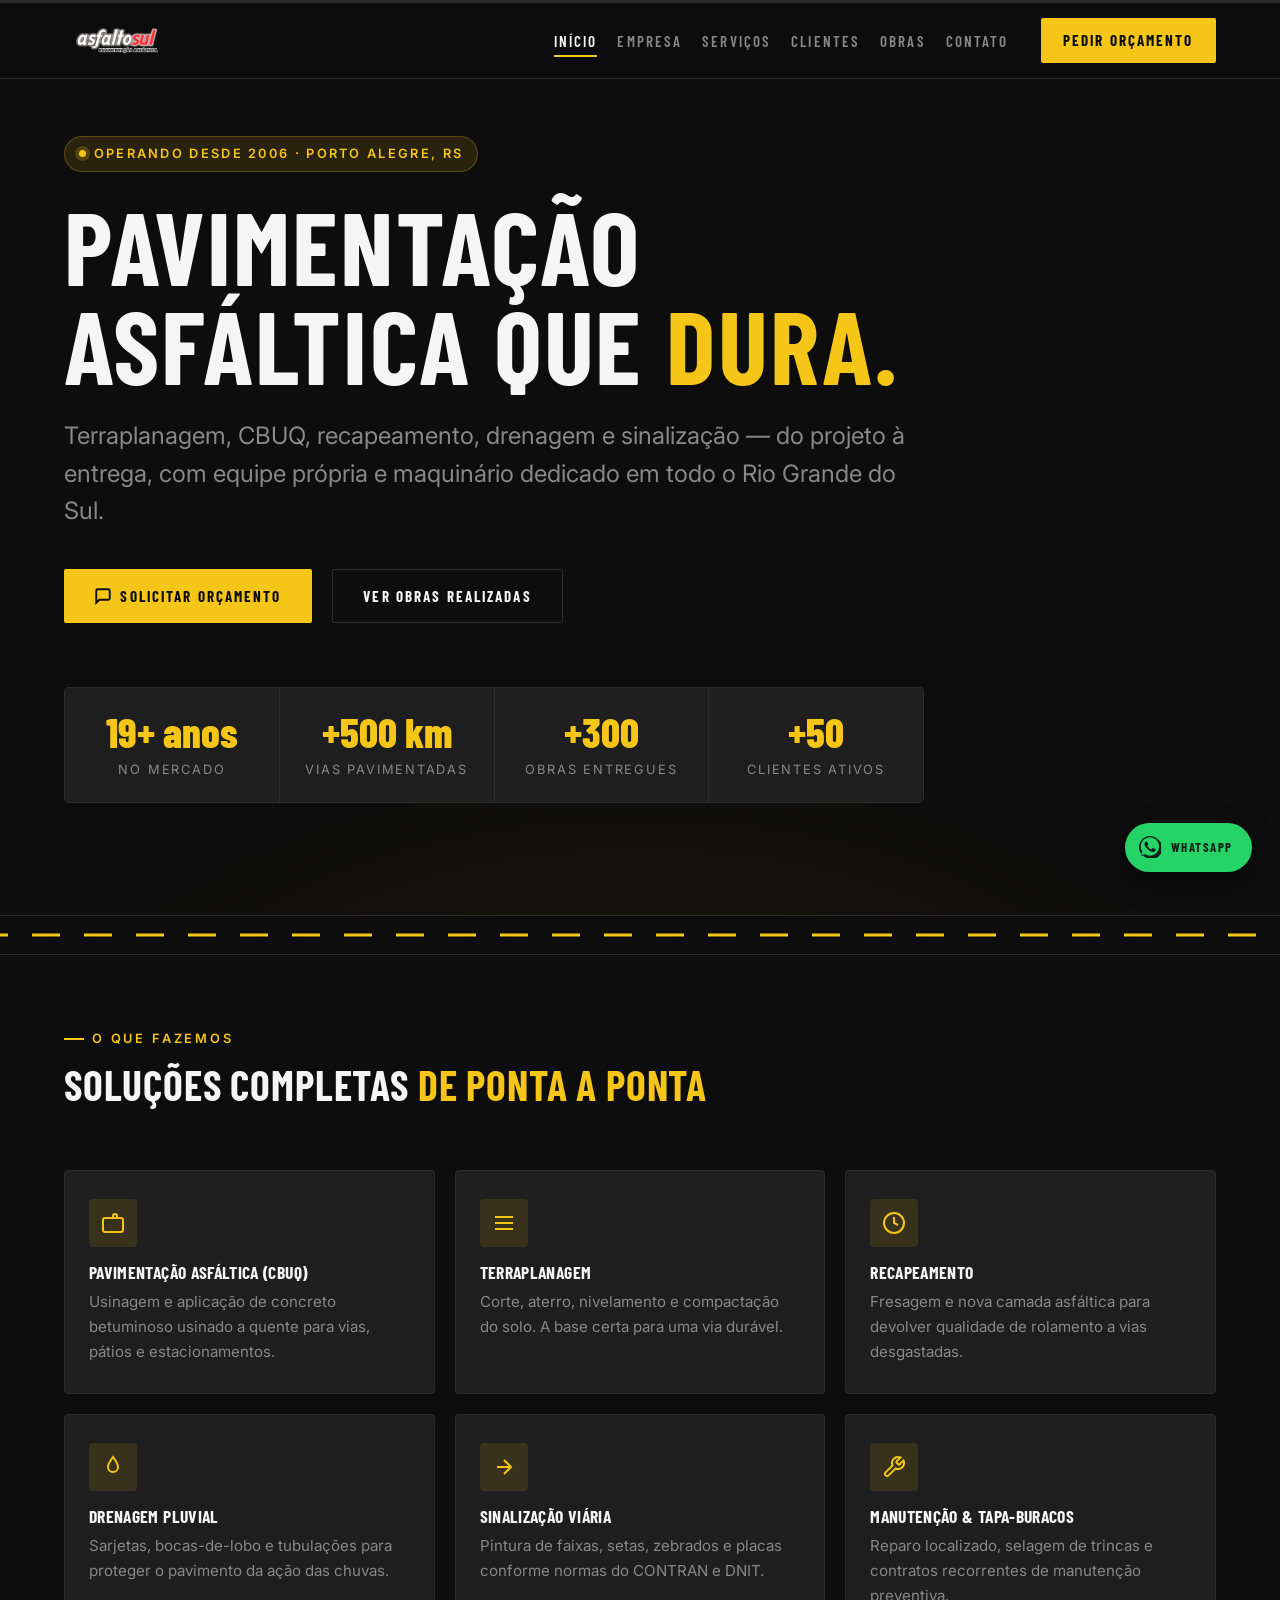
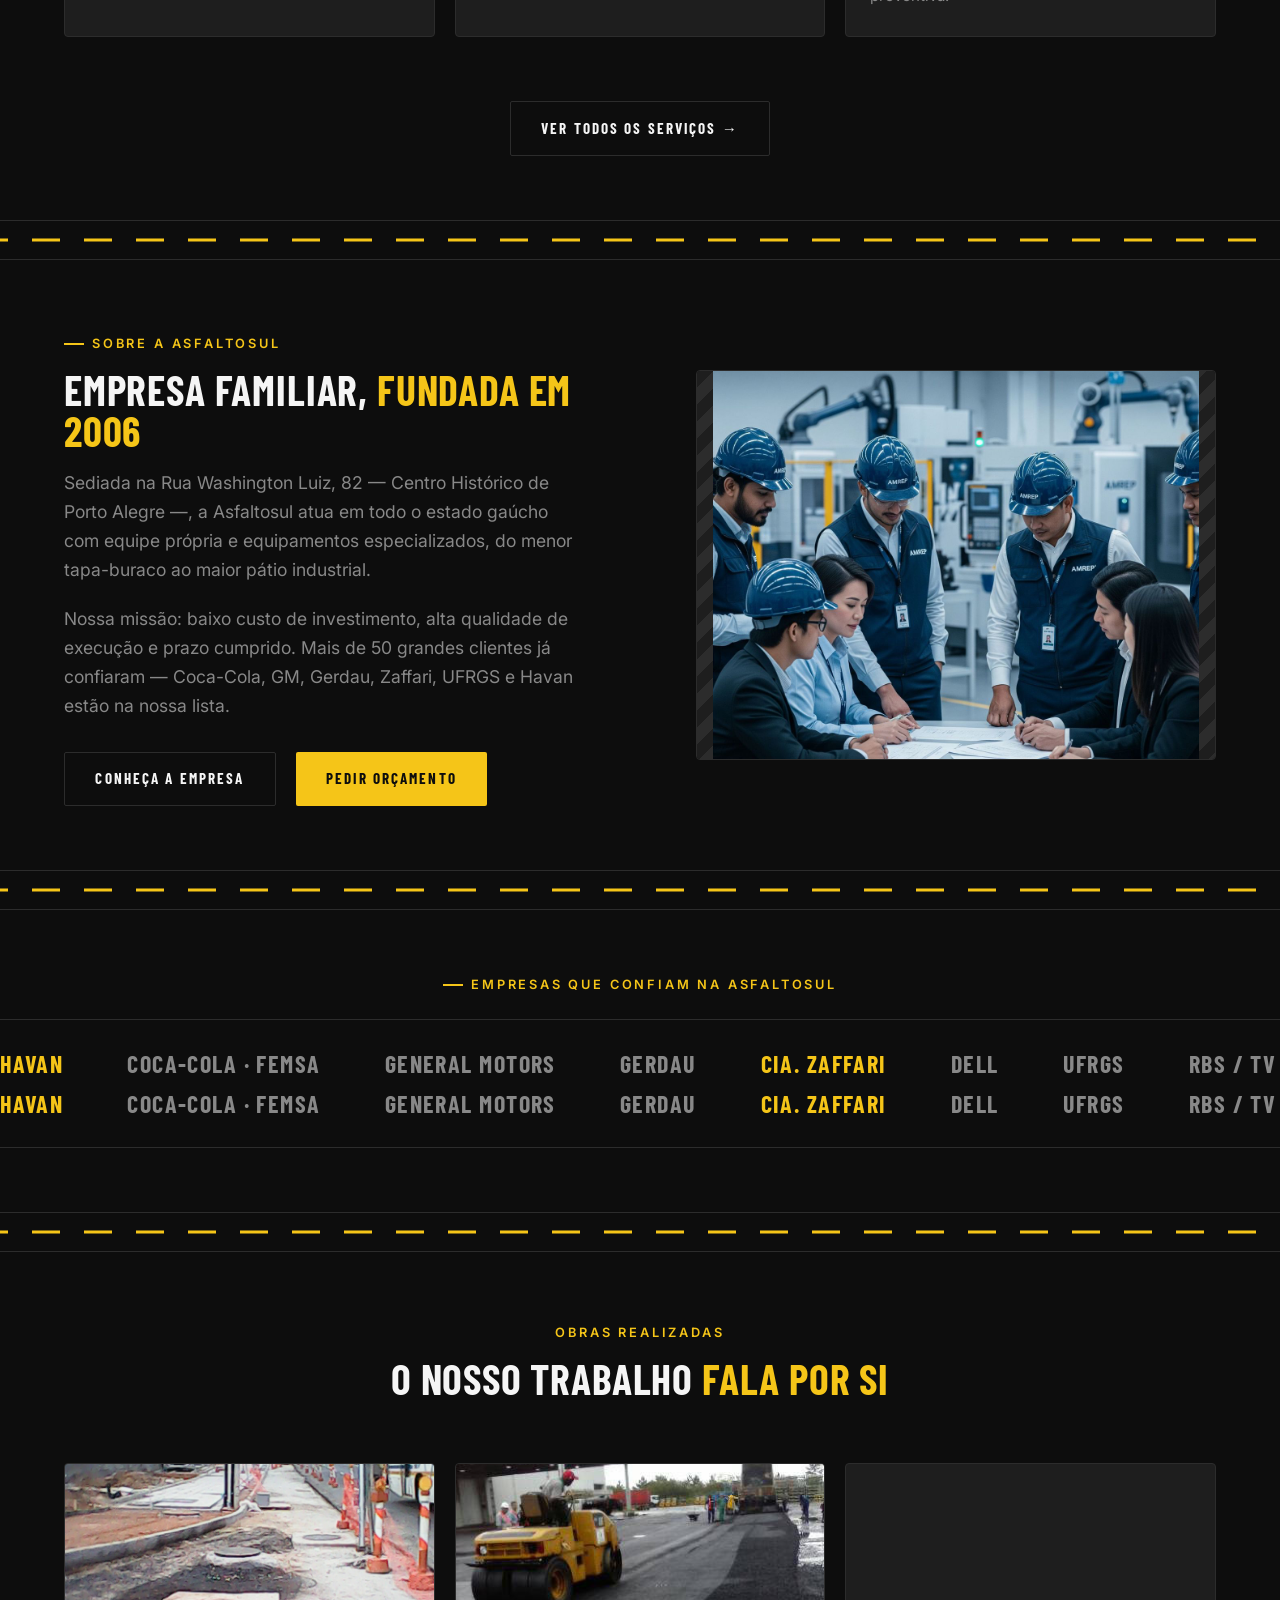
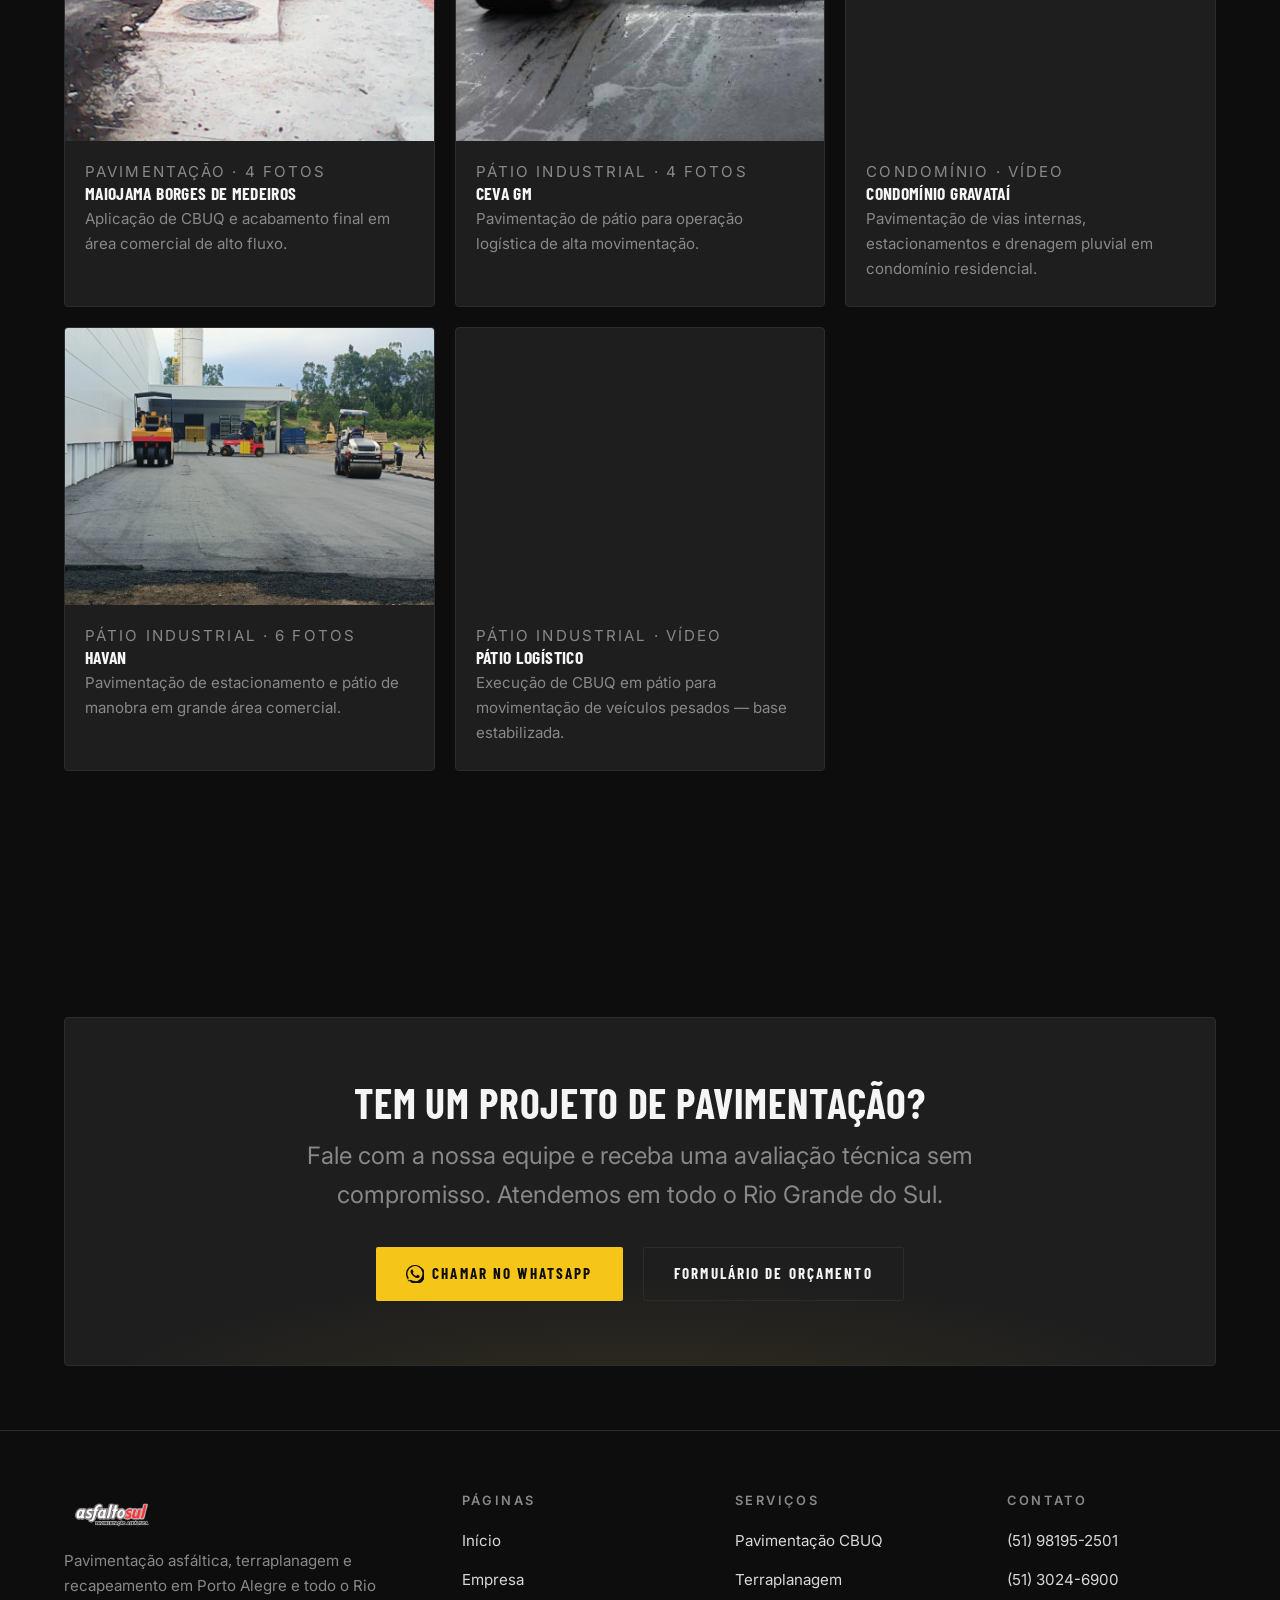
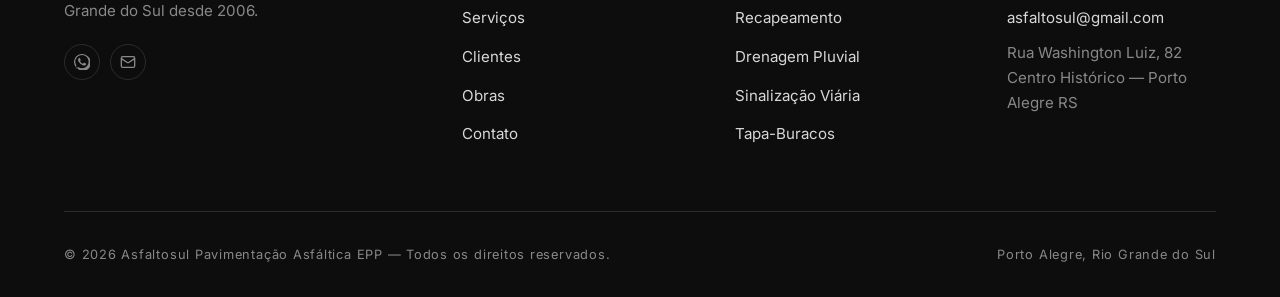
==== index.html @ b4f80060 "upd" ====
<!DOCTYPE html>
<html lang="pt-BR">
<head>
  <meta charset="UTF-8">
  <meta name="viewport" content="width=device-width, initial-scale=1.0">
  <meta name="description" content="Asfaltosul — Pavimentação asfáltica, terraplanagem e recapeamento em Porto Alegre e Rio Grande do Sul. Desde 2006. (51) 98195-2501.">
  <title>Asfaltosul — Pavimentação Asfáltica | Porto Alegre RS</title>
  <link rel="icon" href="assets/img/logo.png">
  <link rel="preconnect" href="https://fonts.googleapis.com">
  <link rel="preconnect" href="https://fonts.gstatic.com" crossorigin>
  <link href="https://fonts.googleapis.com/css2?family=Barlow+Condensed:wght@600;700;800&family=Inter:wght@400;500;600&display=swap" rel="stylesheet">
  <link rel="stylesheet" href="assets/css/style.css">
</head>
<body>

<div class="progress-bar" aria-hidden="true"><div class="progress-fill"></div></div>

<header class="header">
  <div class="container">
    <a href="index.html" class="header-logo" aria-label="Asfaltosul — página inicial">
      <img src="assets/img/logo.png" alt="Asfaltosul Pavimentação Asfáltica">
    </a>
    <nav class="nav" id="main-nav">
      <ul class="nav-links">
        <li><a href="index.html">Início</a></li>
        <li><a href="empresa.html">Empresa</a></li>
        <li><a href="servicos.html">Serviços</a></li>
        <li><a href="clientes.html">Clientes</a></li>
        <li><a href="obras.html">Obras</a></li>
        <li><a href="contato.html">Contato</a></li>
      </ul>
      <a href="contato.html" class="btn-orcamento">Pedir orçamento</a>
    </nav>
    <button class="nav-toggle" aria-label="Abrir menu" aria-expanded="false" aria-controls="main-nav">
      <span></span><span></span><span></span>
    </button>
  </div>
</header>

<main>

<section class="hero">
  <div class="container">
    <div class="hero-inner">
      <div class="hero-badge">
        <span class="dot" aria-hidden="true"></span>
        Operando desde 2006 · Porto Alegre, RS
      </div>

      <h1>
        Pavimentação<br>
        asfáltica que <em>dura.</em>
      </h1>

      <p class="hero-sub">
        Terraplanagem, CBUQ, recapeamento, drenagem e sinalização — do projeto à entrega,
        com equipe própria e maquinário dedicado em todo o Rio Grande do Sul.
      </p>

      <div class="hero-ctas">
        <a href="contato.html" class="btn-primary">
          <svg width="18" height="18" viewBox="0 0 24 24" fill="none" stroke="currentColor" stroke-width="2.5"><path d="M21 15a2 2 0 0 1-2 2H7l-4 4V5a2 2 0 0 1 2-2h14a2 2 0 0 1 2 2z"></path></svg>
          Solicitar orçamento
        </a>
        <a href="obras.html" class="btn-ghost">Ver obras realizadas</a>
      </div>

      
      <div class="hero-stats reveal">
        <div class="hero-stat">
          <div class="hero-stat-num"><span data-count="19">0</span>+ anos</div>
          <div class="hero-stat-label">No mercado</div>
        </div>
        <div class="hero-stat">
          <div class="hero-stat-num">+<span data-count="500">0</span> km</div>
          <div class="hero-stat-label">Vias pavimentadas</div>
        </div>
        <div class="hero-stat">
          <div class="hero-stat-num">+<span data-count="300">0</span></div>
          <div class="hero-stat-label">Obras entregues</div>
        </div>
        <div class="hero-stat">
          <div class="hero-stat-num">+<span data-count="50">0</span></div>
          <div class="hero-stat-label">Clientes ativos</div>
        </div>
      </div>
    </div>
  </div>
</section>

<div class="road-stripe" aria-hidden="true"></div>

<section class="sec sec--sm">
  <div class="container">
    <div class="sec-head reveal">
      <p class="kicker">O que fazemos</p>
      <h2 class="sec-titulo">Soluções completas <span>de ponta a ponta</span></h2>
    </div>

    <div class="grid g3 stagger">
      <div class="card">
        <div class="card-icon" aria-hidden="true">
          <svg viewBox="0 0 24 24" fill="none" stroke="currentColor" stroke-width="2"><rect x="2" y="7" width="20" height="14" rx="2"/><path d="M16 7V5a2 2 0 0 0-4 0v2"/></svg>
        </div>
        <h3>Pavimentação Asfáltica (CBUQ)</h3>
        <p>Usinagem e aplicação de concreto betuminoso usinado a quente para vias, pátios e estacionamentos.</p>
      </div>

      <div class="card">
        <div class="card-icon" aria-hidden="true">
          <svg viewBox="0 0 24 24" fill="none" stroke="currentColor" stroke-width="2"><path d="M3 12h18M3 6h18M3 18h18"/></svg>
        </div>
        <h3>Terraplanagem</h3>
        <p>Corte, aterro, nivelamento e compactação do solo. A base certa para uma via durável.</p>
      </div>

      <div class="card">
        <div class="card-icon" aria-hidden="true">
          <svg viewBox="0 0 24 24" fill="none" stroke="currentColor" stroke-width="2"><circle cx="12" cy="12" r="10"/><path d="M12 6v6l4 2"/></svg>
        </div>
        <h3>Recapeamento</h3>
        <p>Fresagem e nova camada asfáltica para devolver qualidade de rolamento a vias desgastadas.</p>
      </div>

      <div class="card">
        <div class="card-icon" aria-hidden="true">
          <svg viewBox="0 0 24 24" fill="none" stroke="currentColor" stroke-width="2"><path d="M12 2c3 4 5 7 5 10a5 5 0 0 1-10 0c0-3 2-6 5-10z"/></svg>
        </div>
        <h3>Drenagem Pluvial</h3>
        <p>Sarjetas, bocas-de-lobo e tubulações para proteger o pavimento da ação das chuvas.</p>
      </div>

      <div class="card">
        <div class="card-icon" aria-hidden="true">
          <svg viewBox="0 0 24 24" fill="none" stroke="currentColor" stroke-width="2"><path d="M5 12h14M12 5l7 7-7 7"/></svg>
        </div>
        <h3>Sinalização Viária</h3>
        <p>Pintura de faixas, setas, zebrados e placas conforme normas do CONTRAN e DNIT.</p>
      </div>

      <div class="card">
        <div class="card-icon" aria-hidden="true">
          <svg viewBox="0 0 24 24" fill="none" stroke="currentColor" stroke-width="2"><path d="M14.7 6.3a1 1 0 0 0 0 1.4l1.6 1.6a1 1 0 0 0 1.4 0l3.77-3.77a6 6 0 0 1-7.94 7.94l-6.91 6.91a2.12 2.12 0 0 1-3-3l6.91-6.91a6 6 0 0 1 7.94-7.94l-3.76 3.76z"/></svg>
        </div>
        <h3>Manutenção &amp; Tapa-Buracos</h3>
        <p>Reparo localizado, selagem de trincas e contratos recorrentes de manutenção preventiva.</p>
      </div>
    </div>

    <div style="text-align:center; margin-top:var(--gap-xl);">
      <a href="servicos.html" class="btn-ghost reveal">Ver todos os serviços →</a>
    </div>
  </div>
</section>

<div class="road-stripe" aria-hidden="true"></div>

<section class="sec sec--sm">
  <div class="container split">
    <div class="reveal">
      <p class="kicker">Sobre a Asfaltosul</p>
      <h2 class="sec-titulo" style="font-size:var(--fs-xl)">Empresa familiar, <span>fundada em 2006</span></h2>
      <p style="font-size:var(--fs-md); color:var(--cinza); margin-bottom:1.25rem;">
        Sediada na Rua Washington Luiz, 82 — Centro Histórico de Porto Alegre —, a Asfaltosul
        atua em todo o estado gaúcho com equipe própria e equipamentos especializados, do menor
        tapa-buraco ao maior pátio industrial.
      </p>
      <p style="font-size:var(--fs-md); color:var(--cinza); margin-bottom:2rem;">
        Nossa missão: baixo custo de investimento, alta qualidade de execução e prazo cumprido.
        Mais de 50 grandes clientes já confiaram — Coca-Cola, GM, Gerdau, Zaffari, UFRGS e Havan
        estão na nossa lista.
      </p>
      <div style="display:flex; flex-wrap:wrap; gap:var(--gap);">
        <a href="empresa.html" class="btn-ghost">Conheça a empresa</a>
        <a href="contato.html" class="btn-primary">Pedir orçamento</a>
      </div>
    </div>

    <div class="split-media reveal">
      <div class="media-ph">
        <img src="assets/img/team.jpg" alt="Equipe da Asfaltosul em obra" loading="lazy">
      </div>
    </div>
  </div>
</section>

<div class="road-stripe" aria-hidden="true"></div>

<section class="sec--sm">
  <div class="container reveal" style="margin-bottom:1.5rem;">
    <p class="kicker" style="justify-content:center; display:flex;">Empresas que confiam na Asfaltosul</p>
  </div>
  <div class="ticker-wrap" role="marquee" aria-label="Clientes">
    <div class="ticker">
      <span class="ticker-item destaque">Havan</span>
      <span class="ticker-item">Coca-Cola · Femsa</span>
      <span class="ticker-item">General Motors</span>
      <span class="ticker-item">Gerdau</span>
      <span class="ticker-item destaque">Cia. Zaffari</span>
      <span class="ticker-item">Dell</span>
      <span class="ticker-item">UFRGS</span>
      <span class="ticker-item">RBS / TV Gaúcha</span>
      <span class="ticker-item">Ipiranga</span>
      <span class="ticker-item destaque">Dana</span>
      <span class="ticker-item">Ceva GM</span>
      <span class="ticker-item">ULBRA</span>
      <span class="ticker-item">Fraport</span>
      <span class="ticker-item">Gestamp</span>
      <span class="ticker-item destaque">Procable</span>
    </div>
  </div>
</section>

<div class="road-stripe" aria-hidden="true"></div>

<section class="sec sec--sm">
  <div class="container">
    <div class="sec-head--center reveal">
      <p class="kicker" style="justify-content:center;">Obras realizadas</p>
      <h2 class="sec-titulo">O nosso trabalho <span>fala por si</span></h2>
    </div>

    <div class="obras-grid stagger">

      <article class="obra-card" data-cat="pavimentacao">
        <div class="obra-media clickable"
             data-gallery="maiojama"
             data-imgs='[
               "assets/img/maijima/ma1.jpg",
               "assets/img/maijima/ma2.jpg",
               "assets/img/maijima/ma3.jpg",
               "assets/img/maijima/ma4.jpg"
             ]'>
          <img src="assets/img/maijima/ma1.jpg"
               alt="Maiojama Borges de Medeiros — pavimentação" loading="lazy">
        </div>
        <div class="obra-body">
          <p class="obra-tag">Pavimentação · 4 fotos</p>
          <h3>Maiojama Borges de Medeiros</h3>
          <p>Aplicação de CBUQ e acabamento final em área comercial de alto fluxo.</p>
        </div>
      </article>

      <article class="obra-card" data-cat="patio">
        <div class="obra-media clickable"
             data-gallery="ceva"
             data-imgs='[
               "assets/img/ceva/ceva01.jpg",
               "assets/img/ceva/ceva02.jpg",
               "assets/img/ceva/ceva03.jpg",
               "assets/img/ceva/ceva04.jpg"
             ]'>
          <img src="assets/img/ceva/ceva01.jpg"
               alt="Ceva GM — pátio industrial" loading="lazy">
        </div>
        <div class="obra-body">
          <p class="obra-tag">Pátio Industrial · 4 fotos</p>
          <h3>Ceva GM</h3>
          <p>Pavimentação de pátio para operação logística de alta movimentação.</p>
        </div>
      </article>

      <article class="obra-card" data-cat="condominios">
        <div class="obra-media">
          <iframe width="560" height="315"
                  src="https://www.youtube.com/embed/fqFHD_XJ4XU"
                  title="Vídeo do Condomínio Gravataí"
                  frameborder="0"
                  allow="accelerometer; autoplay; clipboard-write; encrypted-media; gyroscope; picture-in-picture"
                  allowfullscreen></iframe>
        </div>
        <div class="obra-body">
          <p class="obra-tag">Condomínio · Vídeo</p>
          <h3>Condomínio Gravataí</h3>
          <p>Pavimentação de vias internas, estacionamentos e drenagem pluvial em condomínio residencial.</p>
        </div>
      </article>

      <article class="obra-card" data-cat="patio">
        <div class="obra-media clickable"
             data-gallery="havan"
             data-imgs='[
               "assets/img/havan/h1.jpeg",
               "assets/img/havan/h2.jpeg",
               "assets/img/havan/h3.jpeg",
               "assets/img/havan/h4.jpeg",
               "assets/img/havan/h5.jpeg",
               "assets/img/havan/h7.jpeg"
             ]'>
          <img src="assets/img/havan/h1.jpeg"
               alt="Havan — pavimentação de estacionamento" loading="lazy">
        </div>
        <div class="obra-body">
          <p class="obra-tag">Pátio Industrial · 6 fotos</p>
          <h3>Havan</h3>
          <p>Pavimentação de estacionamento e pátio de manobra em grande área comercial.</p>
        </div>
      </article>

      <article class="obra-card" data-cat="patio">
        <div class="obra-media">
          <video autoplay muted playsinline loop>
            <source src="assets/img/havan/h6.mp4" type="video/mp4">
          </video>
        </div>
        <div class="obra-body">
          <p class="obra-tag">Pátio Industrial · Vídeo</p>
          <h3>Pátio Logístico</h3>
          <p>Execução de CBUQ em pátio para movimentação de veículos pesados — base estabilizada.</p>
        </div>
      </article>
    </div>

    <div style="text-align:center; margin-top:var(--gap-xl);">
      <a href="obras.html" class="btn-ghost reveal">Ver galeria completa →</a>
    </div>
  </div>
</section>

<section class="sec sec--sm">
  <div class="container">
    <div class="cta-banner reveal">
      <h2>Tem um projeto de pavimentação?</h2>
      <p>Fale com a nossa equipe e receba uma avaliação técnica sem compromisso. Atendemos em todo o Rio Grande do Sul.</p>
      <div class="btns">
        <a href="https://api.whatsapp.com/send?phone=555198195250&text=Ol%C3%A1%21+Vim+pelo+site+e+gostaria+de+um+or%C3%A7amento." target="_blank" rel="noopener" class="btn-primary">
          <svg width="18" height="18" viewBox="0 0 24 24" fill="currentColor"><path d="M20.52 3.48A12 12 0 0 0 3.47 20.53L2 22l1.5-.5 1-.34A12 12 0 1 0 20.52 3.48zm-8.52 18a10 10 0 0 1-5.18-1.45l-.37-.22-3.84 1 1-3.73-.24-.38A10 10 0 1 1 12 21.5zm5.5-7.43c-.3-.15-1.77-.87-2.04-.97s-.47-.15-.67.15-.77.97-.94 1.17-.35.22-.65.07a8.14 8.14 0 0 1-2.39-1.47 9 9 0 0 1-1.66-2.06c-.17-.3 0-.46.13-.6s.3-.35.44-.52a2 2 0 0 0 .3-.5.55.55 0 0 0 0-.52c-.07-.15-.67-1.62-.92-2.22s-.49-.5-.67-.51h-.57a1.1 1.1 0 0 0-.8.37 3.36 3.36 0 0 0-1.05 2.5 5.84 5.84 0 0 0 1.22 3.1 13.38 13.38 0 0 0 5.13 4.52c.72.31 1.28.5 1.72.64a4.14 4.14 0 0 0 1.9.12 3.09 3.09 0 0 0 2.02-1.43 2.5 2.5 0 0 0 .17-1.43c-.07-.12-.27-.2-.57-.35z"/></svg>
          Chamar no WhatsApp
        </a>
        <a href="contato.html" class="btn-ghost">Formulário de orçamento</a>
      </div>
    </div>
  </div>
</section>

</main>

<footer class="footer">
  <div class="container">
    <div class="footer-grid">
      <div class="footer-brand">
        <img src="assets/img/logo.png" alt="Asfaltosul">
        <p>Pavimentação asfáltica, terraplanagem e recapeamento em Porto Alegre e todo o Rio Grande do Sul desde 2006.</p>
        <div class="footer-social">
          <a href="https://api.whatsapp.com/send?phone=555198195250" target="_blank" rel="noopener" aria-label="WhatsApp">
            <svg viewBox="0 0 24 24" fill="currentColor"><path d="M20.52 3.48A12 12 0 0 0 3.47 20.53L2 22l1.5-.5 1-.34A12 12 0 1 0 20.52 3.48zm-8.52 18a10 10 0 0 1-5.18-1.45l-.37-.22-3.84 1 1-3.73-.24-.38A10 10 0 1 1 12 21.5zm5.5-7.43c-.3-.15-1.77-.87-2.04-.97s-.47-.15-.67.15-.77.97-.94 1.17-.35.22-.65.07a8.14 8.14 0 0 1-2.39-1.47 9 9 0 0 1-1.66-2.06c-.17-.3 0-.46.13-.6s.3-.35.44-.52a2 2 0 0 0 .3-.5.55.55 0 0 0 0-.52c-.07-.15-.67-1.62-.92-2.22s-.49-.5-.67-.51h-.57a1.1 1.1 0 0 0-.8.37 3.36 3.36 0 0 0-1.05 2.5 5.84 5.84 0 0 0 1.22 3.1 13.38 13.38 0 0 0 5.13 4.52c.72.31 1.28.5 1.72.64a4.14 4.14 0 0 0 1.9.12 3.09 3.09 0 0 0 2.02-1.43 2.5 2.5 0 0 0 .17-1.43c-.07-.12-.27-.2-.57-.35z"/></svg>
          </a>
          <a href="mailto:asfaltosul@gmail.com" aria-label="E-mail">
            <svg viewBox="0 0 24 24" fill="none" stroke="currentColor" stroke-width="2"><rect x="2" y="4" width="20" height="16" rx="2"/><path d="m22 7-8.97 5.7a1.94 1.94 0 0 1-2.06 0L2 7"/></svg>
          </a>
        </div>
      </div>

      <nav class="footer-col" aria-label="Navegação">
        <h4>Páginas</h4>
        <ul>
          <li><a href="index.html">Início</a></li>
          <li><a href="empresa.html">Empresa</a></li>
          <li><a href="servicos.html">Serviços</a></li>
          <li><a href="clientes.html">Clientes</a></li>
          <li><a href="obras.html">Obras</a></li>
          <li><a href="contato.html">Contato</a></li>
        </ul>
      </nav>

      <nav class="footer-col" aria-label="Serviços">
        <h4>Serviços</h4>
        <ul>
          <li><a href="servicos.html">Pavimentação CBUQ</a></li>
          <li><a href="servicos.html">Terraplanagem</a></li>
          <li><a href="servicos.html">Recapeamento</a></li>
          <li><a href="servicos.html">Drenagem Pluvial</a></li>
          <li><a href="servicos.html">Sinalização Viária</a></li>
          <li><a href="servicos.html">Tapa-Buracos</a></li>
        </ul>
      </nav>

      <div class="footer-col">
        <h4>Contato</h4>
        <ul>
          <li><a href="tel:+555198195250">(51) 98195-2501</a></li>
          <li><a href="tel:+555130246900">(51) 3024-6900</a></li>
          <li><a href="mailto:asfaltosul@gmail.com">asfaltosul@gmail.com</a></li>
          <li style="color:var(--cinza); font-size:var(--fs-sm);">Rua Washington Luiz, 82<br>Centro Histórico — Porto Alegre RS</li>
        </ul>
      </div>
    </div>

    <div class="footer-bottom">
      <span>© <span data-year></span> Asfaltosul Pavimentação Asfáltica EPP — Todos os direitos reservados.</span>
      <span>Porto Alegre, Rio Grande do Sul</span>
    </div>
  </div>
</footer>

<a class="whats-float"
   href="https://api.whatsapp.com/send?phone=555198195250&text=Ol%C3%A1%21+Vim+pelo+site+e+gostaria+de+um+or%C3%A7amento."
   target="_blank" rel="noopener" aria-label="Chamar no WhatsApp">
  <svg viewBox="0 0 24 24" fill="currentColor"><path d="M20.52 3.48A12 12 0 0 0 3.47 20.53L2 22l1.5-.5 1-.34A12 12 0 1 0 20.52 3.48zm-8.52 18a10 10 0 0 1-5.18-1.45l-.37-.22-3.84 1 1-3.73-.24-.38A10 10 0 1 1 12 21.5zm5.5-7.43c-.3-.15-1.77-.87-2.04-.97s-.47-.15-.67.15-.77.97-.94 1.17-.35.22-.65.07a8.14 8.14 0 0 1-2.39-1.47 9 9 0 0 1-1.66-2.06c-.17-.3 0-.46.13-.6s.3-.35.44-.52a2 2 0 0 0 .3-.5.55.55 0 0 0 0-.52c-.07-.15-.67-1.62-.92-2.22s-.49-.5-.67-.51h-.57a1.1 1.1 0 0 0-.8.37 3.36 3.36 0 0 0-1.05 2.5 5.84 5.84 0 0 0 1.22 3.1 13.38 13.38 0 0 0 5.13 4.52c.72.31 1.28.5 1.72.64a4.14 4.14 0 0 0 1.9.12 3.09 3.09 0 0 0 2.02-1.43 2.5 2.5 0 0 0 .17-1.43c-.07-.12-.27-.2-.57-.35z"/></svg>
  <span class="txt">WhatsApp</span>
</a>

<script src="assets/js/main.js"></script>
</body>
</html>
---- assets/css/style.css ----
/* ══════════════════════════════════════════════════════════════
   ASFALTOSUL — Folha de estilos global  v2025
   Rua Washington Luiz 82, Porto Alegre - RS
   (51) 98195-2501
   ══════════════════════════════════════════════════════════════ */

/* ── 0. Google Fonts carregadas via <link> no HTML ── */

/* ── 1. TOKENS ─────────────────────────────────────────────── */
:root{
  /* Cores */
  --preto:   #0d0d0d;
  --escuro:  #161616;
  --card:    #1e1e1e;
  --borda:   #2c2c2c;
  --cinza:   #888;
  --texto:   #d8d8d8;
  --branco:  #f5f5f5;
  --amarelo: #f5c518;
  --amarelo-dim: rgba(245,197,24,.12);
  --vermelho:#e03030;

  /* Tipografia */
  --font-titulo: 'Barlow Condensed', sans-serif;
  --font-corpo:  'Inter', sans-serif;

  /* Escala fluida */
  --fs-xs:  clamp(.72rem, .68rem + .15vw, .8rem);
  --fs-sm:  clamp(.85rem, .8rem  + .18vw, .95rem);
  --fs-md:  clamp(1rem,   .95rem + .2vw,  1.1rem);
  --fs-lg:  clamp(1.2rem, 1.1rem + .5vw,  1.5rem);
  --fs-xl:  clamp(1.8rem, 1.4rem + 1.5vw, 2.6rem);
  --fs-2xl: clamp(2.8rem, 2rem   + 3.5vw, 4.8rem);
  --fs-3xl: clamp(3.6rem, 2.5rem + 5vw,   7rem);

  /* Espaçamento */
  --gap-sm: .75rem;
  --gap:    1.25rem;
  --gap-lg: 2rem;
  --gap-xl: 4rem;
  --gap-2xl:7rem;

  /* Layout */
  --max-w: 1200px;
  --header-h: 76px;
  --radius: 4px;

  /* Animação */
  --ease: cubic-bezier(.22,.61,.36,1);
  --fast: .2s var(--ease);
  --base: .45s var(--ease);
}

/* ── 2. RESET ──────────────────────────────────────────────── */
*,*::before,*::after{ box-sizing:border-box; }
html{ scroll-behavior:smooth; scroll-padding-top:calc(var(--header-h) + 8px); }
body{
  margin:0;
  background:var(--preto);
  color:var(--texto);
  font-family:var(--font-corpo);
  font-size:var(--fs-md);
  line-height:1.65;
  -webkit-font-smoothing:antialiased;
}
img{ max-width:100%; display:block; }
a{ color:inherit; text-decoration:none; }
h1,h2,h3,h4{
  font-family:var(--font-titulo);
  font-weight:700;
  text-transform:uppercase;
  letter-spacing:.02em;
  line-height:1;
  margin:0 0 1rem;
}
p{ margin:0 0 1rem; }
ul{ margin:0; padding:0; list-style:none; }
button{ font-family:inherit; cursor:pointer; }
::selection{ background:var(--amarelo); color:var(--preto); }
a:focus-visible,button:focus-visible{ outline:2px solid var(--amarelo); outline-offset:3px; border-radius:2px; }

@media (prefers-reduced-motion:reduce){
  *{ animation-duration:.01ms !important; transition-duration:.01ms !important; }
}

/* ── 3. LAYOUT ─────────────────────────────────────────────── */
.container{ max-width:var(--max-w); margin-inline:auto; padding-inline:1.5rem; }

.sec{ padding-block: var(--gap-2xl); }
.sec--sm{ padding-block: var(--gap-xl); }

.sec-head{ margin-bottom:var(--gap-xl); }
.sec-head--center{ text-align:center; max-width:680px; margin-inline:auto; margin-bottom:var(--gap-xl); }

.kicker{
  display:inline-flex; align-items:center; gap:.5rem;
  font-family:var(--font-corpo); font-size:var(--fs-xs); font-weight:600;
  letter-spacing:.22em; text-transform:uppercase; color:var(--amarelo);
  margin-bottom:.9rem;
}
.kicker::before{ content:''; width:20px; height:2px; background:var(--amarelo); flex-shrink:0; }
.sec-head--center .kicker::before{ display:none; }

h2.sec-titulo{ font-size:var(--fs-xl); color:var(--branco); }
h2.sec-titulo span{ color:var(--amarelo); }

/* ── 4. BARRA DE PROGRESSO ─────────────────────────────────── */
.progress-bar{
  position:fixed; top:0; left:0; right:0; height:3px; z-index:2000;
  background:var(--borda);
}
.progress-fill{
  height:100%; width:0%;
  background:linear-gradient(90deg,var(--vermelho),var(--amarelo));
  transition:width .06s linear;
}

/* ── 5. HEADER ─────────────────────────────────────────────── */
.header{
  position:fixed; top:3px; left:0; right:0; height:var(--header-h);
  z-index:1000;
  background:rgba(13,13,13,.88);
  backdrop-filter:blur(12px) saturate(150%);
  border-bottom:1px solid var(--borda);
  display:flex; align-items:center;
}
.header .container{
  display:flex; align-items:center;
  justify-content:space-between; width:100%;
}
.header-logo img{ height:42px; width:auto; display:block; }

.nav{ display:flex; align-items:center; gap:var(--gap-lg); }
.nav-links{ display:flex; gap:var(--gap); }
.nav-links a{
  font-family:var(--font-titulo); font-size:var(--fs-sm); font-weight:600;
  letter-spacing:.14em; text-transform:uppercase; color:var(--cinza);
  padding:.3rem 0; position:relative;
  transition:color var(--fast);
}
.nav-links a::after{
  content:''; position:absolute; bottom:-2px; left:0;
  width:0; height:2px; background:var(--amarelo);
  transition:width var(--fast);
}
.nav-links a:hover,
.nav-links a.ativo{ color:var(--branco); }
.nav-links a:hover::after,
.nav-links a.ativo::after{ width:100%; }

/* CTA header */
.btn-orcamento{
  display:inline-flex; align-items:center; gap:.5rem;
  padding:.65rem 1.4rem;
  background:var(--amarelo); color:var(--preto);
  font-family:var(--font-titulo); font-weight:700;
  font-size:var(--fs-sm); letter-spacing:.14em; text-transform:uppercase;
  border:none; border-radius:2px;
  transition:background var(--fast), transform var(--fast);
}
.btn-orcamento:hover{ background:#ffd740; transform:translateY(-1px); }
.btn-orcamento:active{ transform:translateY(0); }

/* Mobile toggle */
.nav-toggle{
  display:none; flex-direction:column; gap:5px;
  justify-content:center; align-items:center;
  width:40px; height:40px;
  background:transparent; border:1px solid var(--borda); border-radius:var(--radius);
}
.nav-toggle span{
  display:block; width:18px; height:2px; background:var(--branco);
  transition:transform .3s var(--ease), opacity .3s var(--ease);
}
.nav-toggle[aria-expanded="true"] span:nth-child(1){ transform:translateY(7px) rotate(45deg); }
.nav-toggle[aria-expanded="true"] span:nth-child(2){ opacity:0; }
.nav-toggle[aria-expanded="true"] span:nth-child(3){ transform:translateY(-7px) rotate(-45deg); }

/* ── 6. FAIXA DE PISTA (elemento assinatura) ───────────────── */
/* Linha tracejada amarela que "viaja" horizontalmente —
   implementada em CSS puro, zero JS, zero performance cost. */
.road-stripe{
  position:relative; width:100%; height:40px; overflow:hidden;
  /* A "estrada": duas linhas de borda escura + tracejado central */
  background:
    linear-gradient(var(--borda) 0 1px, transparent 1px) top/100% 1px no-repeat,
    linear-gradient(var(--borda) 0 1px, transparent 1px) bottom/100% 1px no-repeat;
}
.road-stripe::before{
  content:'';
  position:absolute;
  top:50%; left:-30%;
  transform:translateY(-50%);
  width:160%;
  height:3px;
  /* dashes amarelas */
  background:repeating-linear-gradient(
    90deg,
    var(--amarelo)   0   28px,
    transparent 28px    52px
  );
  animation: drive 3s linear infinite;
}
@keyframes drive{ to{ transform:translateY(-50%) translateX(82px); } }

/* ── 7. HERO ───────────────────────────────────────────────── */
.hero{
  padding-top:calc(var(--header-h) + 60px);
  padding-bottom:var(--gap-2xl);
  position:relative; overflow:hidden;
}
.hero::before{
  /* gradiente de fundo, sem imagem, sem peso */
  content:'';
  position:absolute; inset:0;
  background:
    radial-gradient(ellipse 80% 60% at 50% 120%, rgba(245,197,24,.07), transparent 60%),
    radial-gradient(ellipse 60% 40% at 80% -10%, rgba(224,48,48,.06), transparent 50%);
  pointer-events:none;
}
.hero-inner{
  position:relative; z-index:1;
  max-width:860px;
}
.hero-badge{
  display:inline-flex; align-items:center; gap:.5rem;
  padding:.4rem .85rem; margin-bottom:1.5rem;
  background:var(--amarelo-dim); border:1px solid rgba(245,197,24,.25); border-radius:99px;
  font-size:var(--fs-xs); font-weight:600; letter-spacing:.18em; text-transform:uppercase;
  color:var(--amarelo);
}
.hero-badge .dot{
  width:7px; height:7px; border-radius:50%;
  background:var(--amarelo);
  box-shadow:0 0 0 4px rgba(245,197,24,.2);
}
.hero h1{
  font-size:var(--fs-3xl);
  color:var(--branco);
  margin-bottom:1.5rem;
  line-height:.95;
}
.hero h1 em{ color:var(--amarelo); font-style:normal; }
.hero-sub{
  font-size:var(--fs-lg); color:var(--cinza);
  max-width:60ch; margin-bottom:2.5rem;
  line-height:1.55;
}
.hero-ctas{ display:flex; flex-wrap:wrap; gap:var(--gap); }

.btn-primary{
  display:inline-flex; align-items:center; gap:.5rem;
  padding:.85rem 1.9rem;
  background:var(--amarelo); color:var(--preto);
  font-family:var(--font-titulo); font-weight:700;
  font-size:var(--fs-sm); letter-spacing:.14em; text-transform:uppercase;
  border:none; border-radius:2px;
  transition:background var(--fast), transform var(--fast);
}
.btn-primary:hover{ background:#ffd740; transform:translateY(-2px); }
.btn-primary:active{ transform:translateY(0); }

.btn-ghost{
  display:inline-flex; align-items:center; gap:.5rem;
  padding:.85rem 1.9rem;
  background:transparent; color:var(--branco);
  font-family:var(--font-titulo); font-weight:700;
  font-size:var(--fs-sm); letter-spacing:.14em; text-transform:uppercase;
  border:1px solid var(--borda); border-radius:2px;
  transition:border-color var(--fast), color var(--fast), transform var(--fast);
}
.btn-ghost:hover{ border-color:var(--amarelo); color:var(--amarelo); transform:translateY(-2px); }

/* Hero stats row */
.hero-stats{
  display:flex; flex-wrap:wrap;
  gap:0;
  margin-top:var(--gap-xl);
  border:1px solid var(--borda); border-radius:var(--radius);
  overflow:hidden;
}
.hero-stat{
  flex:1; min-width:140px;
  padding:1.4rem 1.5rem;
  background:var(--card);
  border-right:1px solid var(--borda);
  text-align:center;
}
.hero-stat:last-child{ border-right:none; }
.hero-stat-num{
  font-family:var(--font-titulo); font-size:var(--fs-xl); font-weight:800;
  color:var(--amarelo); line-height:1; margin-bottom:.4rem;
}
.hero-stat-label{
  font-size:var(--fs-xs); letter-spacing:.14em; text-transform:uppercase; color:var(--cinza);
}

/* ── 8. CARDS GENÉRICOS ────────────────────────────────────── */
.card{
  background:var(--card);
  border:1px solid var(--borda);
  border-radius:var(--radius);
  padding:1.75rem 1.5rem;
  transition:border-color var(--fast), transform var(--fast);
}
.card:hover{ border-color:rgba(245,197,24,.35); transform:translateY(-4px); }

.card-icon{
  width:48px; height:48px;
  display:flex; align-items:center; justify-content:center;
  background:var(--amarelo-dim); border-radius:var(--radius);
  color:var(--amarelo); margin-bottom:1.1rem;
}
.card-icon svg{ width:24px; height:24px; }

.card h3{ font-size:var(--fs-md); color:var(--branco); margin-bottom:.5rem; }
.card p{ font-size:var(--fs-sm); color:var(--cinza); margin:0; }

/* Grid utilitária */
.grid{ display:grid; gap:var(--gap); }
.g2{ grid-template-columns:repeat(2,1fr); }
.g3{ grid-template-columns:repeat(3,1fr); }
.g4{ grid-template-columns:repeat(4,1fr); }

/* ── 9. SPLIT (dois colunas) ────────────────────────────────── */
.split{ display:grid; grid-template-columns:1fr 1fr; gap:var(--gap-2xl); align-items:center; }
.split.inv .split-media{ order:2; }

.split-media{
  aspect-ratio:4/3; border-radius:var(--radius); overflow:hidden;
  border:1px solid var(--borda);
}

/* Placeholder de mídia — troque por <img> ou <video> */
.media-ph{
  width:100%; height:100%;
  display:flex; align-items:center; justify-content:center;
  flex-direction:column; gap:.75rem;
  background:repeating-linear-gradient(
    135deg,
    var(--card) 0 12px,
    var(--borda) 12px 24px
  );
  color:var(--cinza);
  font-size:var(--fs-xs); letter-spacing:.14em; text-transform:uppercase;
  text-align:center; padding:1rem;
}
.media-ph svg{ width:32px; height:32px; opacity:.4; }

/* ── 10. NÚMEROS / ESTATÍSTICAS ─────────────────────────────── */
.stats-row{
  display:grid; grid-template-columns:repeat(4,1fr);
  border:1px solid var(--borda); border-radius:var(--radius); overflow:hidden;
}
.stat-item{
  padding:2rem 1.25rem; text-align:center;
  background:var(--card); border-right:1px solid var(--borda);
}
.stat-item:last-child{ border-right:none; }
.stat-num{
  font-family:var(--font-titulo); font-size:var(--fs-2xl); font-weight:800;
  color:var(--amarelo); line-height:1;
}
.stat-label{ font-size:var(--fs-xs); letter-spacing:.14em; text-transform:uppercase; color:var(--cinza); margin-top:.5rem; }

/* ── 11. FAIXA DE CLIENTES (ticker) ─────────────────────────── */
.ticker-wrap{ overflow:hidden; border-top:1px solid var(--borda); border-bottom:1px solid var(--borda); padding:1.5rem 0; }
.ticker{
  display:flex; gap:4rem;
  width:max-content;
  animation:ticker 28s linear infinite;
}
.ticker:hover{ animation-play-state:paused; }
@keyframes ticker{ to{ transform:translateX(-50%); } }

.ticker-item{
  font-family:var(--font-titulo); font-size:var(--fs-lg); font-weight:700;
  letter-spacing:.06em; text-transform:uppercase; white-space:nowrap;
  color:var(--cinza);
  transition:color var(--fast);
}
.ticker-item:hover{ color:var(--branco); }
.ticker-item.destaque{ color:var(--amarelo); }

/* ── 12. GRID DE OBRAS ─────────────────────────────────────── */
.obras-grid{
  display:grid;
  grid-template-columns:repeat(3,1fr);
  gap:var(--gap);
}
.obra-card{
  border:1px solid var(--borda); border-radius:var(--radius);
  overflow:hidden; background:var(--card);
  transition:border-color var(--fast), transform var(--fast);
}
.obra-card:hover{ border-color:rgba(245,197,24,.35); transform:translateY(-4px); }

.obra-media{
  aspect-ratio:4/3;
  position:relative; overflow:hidden;
}
.obra-media img,
.obra-media iframe,
.obra-media video{
  width:100%; height:100%; display:block;
}
.obra-media img,
.obra-media video{
  object-fit:cover;
}
.obra-media iframe{
  border:none;
}
.obra-media img{
  transition:transform .6s var(--ease);
}
.obra-card:hover .obra-media img{ transform:scale(1.04); }

.obra-body{ padding:1.2rem 1.25rem 1.5rem; }
.obra-tag{
  font-size:var(--fs-xs); letter-spacing:.14em; text-transform:uppercase;
  color:var(--amarelo); margin-bottom:.4rem;
}
.obra-body h3{ font-size:var(--fs-md); color:var(--branco); margin-bottom:.3rem; }
.obra-body p{ font-size:var(--fs-sm); color:var(--cinza); margin:0; }

/* ── 13. HERO INTERNO (páginas internas) ───────────────────── */
.page-hero{
  padding-top:calc(var(--header-h) + 80px);
  padding-bottom:var(--gap-xl);
}
.page-hero h1{ font-size:var(--fs-2xl); color:var(--branco); margin-bottom:.75rem; }
.page-hero .sub{ font-size:var(--fs-lg); color:var(--cinza); max-width:56ch; }

/* ── 14. FORMULÁRIO ────────────────────────────────────────── */
.form-grid{ display:grid; grid-template-columns:1fr 1fr; gap:var(--gap); }
.form-grid .full{ grid-column:1/-1; }

.field{ display:flex; flex-direction:column; gap:.45rem; }
.field label{
  font-size:var(--fs-xs); font-weight:600;
  letter-spacing:.14em; text-transform:uppercase; color:var(--cinza);
}
.field input,
.field select,
.field textarea{
  padding:.85rem 1rem;
  background:var(--card); border:1px solid var(--borda); border-radius:2px;
  color:var(--branco); font-family:var(--font-corpo); font-size:var(--fs-sm);
  transition:border-color var(--fast);
}
.field input::placeholder,
.field textarea::placeholder{ color:var(--borda); }
.field input:focus,
.field select:focus,
.field textarea:focus{ border-color:var(--amarelo); outline:none; }
.field select{ appearance:none; cursor:pointer; }
.field textarea{ resize:vertical; min-height:130px; }

.form-msg{
  padding:.85rem 1rem; border-radius:2px;
  font-size:var(--fs-sm); display:none;
}
.form-msg.ok{ display:block; border:1px solid #4caf6c; color:#4caf6c; }
.form-msg.err{ display:block; border:1px solid var(--vermelho); color:var(--vermelho); }

/* ── 15. CONTATO CARDS ─────────────────────────────────────── */
.contato-grid{ display:grid; grid-template-columns:1.2fr .8fr; gap:var(--gap-2xl); align-items:start; }

.contato-info{ display:flex; flex-direction:column; gap:1.5rem; }
.contato-item{
  display:flex; gap:1rem; align-items:flex-start;
  padding:1.4rem; background:var(--card);
  border:1px solid var(--borda); border-radius:var(--radius);
}
.contato-item-icon{
  width:44px; height:44px; flex-shrink:0;
  display:flex; align-items:center; justify-content:center;
  background:var(--amarelo-dim); border-radius:var(--radius);
  color:var(--amarelo);
}
.contato-item-icon svg{ width:22px; height:22px; }
.contato-item-texto h4{ font-size:var(--fs-xs); letter-spacing:.14em; text-transform:uppercase; color:var(--cinza); margin-bottom:.3rem; }
.contato-item-texto p{ font-size:var(--fs-md); color:var(--branco); margin:0; }
.contato-item-texto a{ color:var(--amarelo); }

.map-wrap{
  aspect-ratio:4/3; border-radius:var(--radius); overflow:hidden;
  border:1px solid var(--borda);
}
.map-wrap iframe{ width:100%; height:100%; border:0; display:block; }

/* ── 16. CLIENTES GRID ─────────────────────────────────────── */
.clientes-grid{
  display:grid;
  grid-template-columns:repeat(auto-fit,minmax(170px,1fr));
  gap:2rem;
  justify-items:center;
  align-items:center;
}
.cliente-card{
  display:flex;
  align-items:center;
  justify-content:center;
  padding:0;
  background:transparent;
  border:none;
  border-radius:0;
  font-family:var(--font-titulo);
  font-size:var(--fs-lg);
  font-weight:700;
  letter-spacing:0;
  text-transform:none;
  color:inherit;
  text-align:center;
  transition:transform var(--fast);
  min-height:auto;
}
.cliente-card:hover{ transform:translateY(-2px); }
.cliente-card img{ max-height:96px; width:auto; filter:grayscale(0) brightness(1.2); transition:filter var(--fast), transform var(--fast); }
.cliente-card:hover img{ filter:grayscale(0) brightness(1); transform:scale(1.03); }
.cliente-card.logo-hosted{ padding:0; background:transparent; }

/* ── 17. CTA BANNER ────────────────────────────────────────── */
.cta-banner{
  position:relative; overflow:hidden;
  padding:var(--gap-xl) var(--gap);
  background:var(--card); border:1px solid var(--borda); border-radius:var(--radius);
  text-align:center;
}
.cta-banner::before{
  content:'';
  position:absolute; inset:0;
  background:radial-gradient(ellipse 80% 60% at 50% 110%, rgba(245,197,24,.08), transparent 60%);
  pointer-events:none;
}
.cta-banner h2{ font-size:var(--fs-xl); color:var(--branco); margin-bottom:.75rem; position:relative; z-index:1; }
.cta-banner p{ color:var(--cinza); font-size:var(--fs-lg); max-width:54ch; margin-inline:auto; margin-bottom:var(--gap-lg); position:relative; z-index:1; }
.cta-banner .btns{ display:flex; gap:var(--gap); justify-content:center; flex-wrap:wrap; position:relative; z-index:1; }

/* ── 18. FOOTER ────────────────────────────────────────────── */
.footer{
  border-top:1px solid var(--borda);
  padding-block:var(--gap-xl) var(--gap-lg);
}
.footer-grid{
  display:grid; grid-template-columns:1.6fr 1fr 1fr 1fr;
  gap:var(--gap-xl);
  margin-bottom:var(--gap-xl);
}
.footer-brand img{ height:38px; margin-bottom:1rem; }
.footer-brand p{ font-size:var(--fs-sm); color:var(--cinza); max-width:32ch; }
.footer-social{ display:flex; gap:.6rem; margin-top:1.25rem; }
.footer-social a{
  width:36px; height:36px;
  display:flex; align-items:center; justify-content:center;
  border:1px solid var(--borda); border-radius:50%; color:var(--cinza);
  transition:border-color var(--fast), color var(--fast);
}
.footer-social a:hover{ border-color:var(--amarelo); color:var(--amarelo); }
.footer-social svg{ width:16px; height:16px; }

.footer-col h4{
  font-family:var(--font-corpo); font-size:var(--fs-xs); font-weight:600;
  letter-spacing:.2em; text-transform:uppercase; color:var(--cinza);
  margin-bottom:1.1rem;
}
.footer-col ul{ display:flex; flex-direction:column; gap:.6rem; }
.footer-col a{ font-size:var(--fs-sm); color:var(--texto); transition:color var(--fast); }
.footer-col a:hover{ color:var(--amarelo); }

.footer-bottom{
  display:flex; justify-content:space-between; align-items:center; flex-wrap:wrap; gap:1rem;
  padding-top:var(--gap-lg); border-top:1px solid var(--borda);
  font-size:var(--fs-xs); color:var(--cinza); letter-spacing:.06em;
}

/* ── 19. WHATSAPP FLUTUANTE ─────────────────────────────────── */
.whats-float{
  position:fixed; bottom:1.75rem; right:1.75rem; z-index:1100;
  display:flex; align-items:center; gap:.6rem;
  padding:.85rem 1.2rem .85rem .85rem;
  background:#25d366; color:#0b2117;
  border-radius:99px;
  font-family:var(--font-titulo); font-weight:700;
  font-size:var(--fs-xs); letter-spacing:.12em; text-transform:uppercase;
  box-shadow:0 10px 30px -8px rgba(0,0,0,.7);
  transition:transform var(--fast), box-shadow var(--fast);
}
.whats-float:hover{ transform:translateY(-3px); box-shadow:0 14px 36px -8px rgba(0,0,0,.8); }
.whats-float svg{ width:22px; height:22px; flex-shrink:0; }
.whats-float .txt{ display:inline; }

/* ── 20. ANIMAÇÕES DE ENTRADA ───────────────────────────────── */
.reveal{
  opacity:0; transform:translateY(24px);
  transition:opacity .7s var(--ease), transform .7s var(--ease);
}
.reveal.vis{ opacity:1; transform:translateY(0); }

.stagger.vis > *:nth-child(1){ transition-delay:.04s; }
.stagger.vis > *:nth-child(2){ transition-delay:.1s; }
.stagger.vis > *:nth-child(3){ transition-delay:.16s; }
.stagger.vis > *:nth-child(4){ transition-delay:.22s; }
.stagger.vis > *:nth-child(5){ transition-delay:.28s; }
.stagger.vis > *:nth-child(6){ transition-delay:.34s; }
.stagger > *{
  opacity:0; transform:translateY(24px);
  transition:opacity .6s var(--ease), transform .6s var(--ease);
}
.stagger.vis > *{ opacity:1; transform:translateY(0); }

/* ── 21. RESPONSIVO ─────────────────────────────────────────── */
@media(max-width:1060px){
  .footer-grid{ grid-template-columns:1fr 1fr; }
  .footer-brand{ grid-column:1/-1; }
  .clientes-grid{ grid-template-columns:repeat(3,1fr); }
  .stats-row{ grid-template-columns:repeat(2,1fr); }
  .stat-item:nth-child(2){ border-right:none; }
  .stat-item:nth-child(1),
  .stat-item:nth-child(2){ border-bottom:1px solid var(--borda); }
  .obras-grid{ grid-template-columns:1fr 1fr; }
  .g3{ grid-template-columns:1fr 1fr; }
  .g4{ grid-template-columns:1fr 1fr; }
}

@media(max-width:780px){
  :root{ --header-h:68px; }
  .nav-toggle{ display:flex; }
  .nav{
    position:fixed; inset:71px var(--gap) auto;
    flex-direction:column; align-items:stretch;
    padding:1.25rem; gap:1.5rem;
    background:var(--escuro); border:1px solid var(--borda); border-radius:var(--radius);
    opacity:0; visibility:hidden; transform:translateY(-8px);
    transition:opacity var(--fast), transform var(--fast), visibility var(--fast);
  }
  .nav.open{ opacity:1; visibility:visible; transform:translateY(0); }
  .nav-links{ flex-direction:column; gap:var(--gap-sm); }
  .nav-links a{ font-size:var(--fs-md); }
  .btn-orcamento{ width:100%; justify-content:center; }

  .split{ grid-template-columns:1fr; }
  .split.inv .split-media{ order:0; }
  .contato-grid{ grid-template-columns:1fr; }
  .form-grid{ grid-template-columns:1fr; }
  .obras-grid{ grid-template-columns:1fr; }
  .clientes-grid{ grid-template-columns:1fr 1fr; }
  .hero-stats{ grid-template-columns:1fr 1fr; }
  .g2,.g3,.g4{ grid-template-columns:1fr; }
  .footer-grid{ grid-template-columns:1fr; }
}

@media(max-width:480px){
  .clientes-grid{ grid-template-columns:1fr; }
  .whats-float .txt{ display:none; }
  .whats-float{ padding:.9rem; }
}
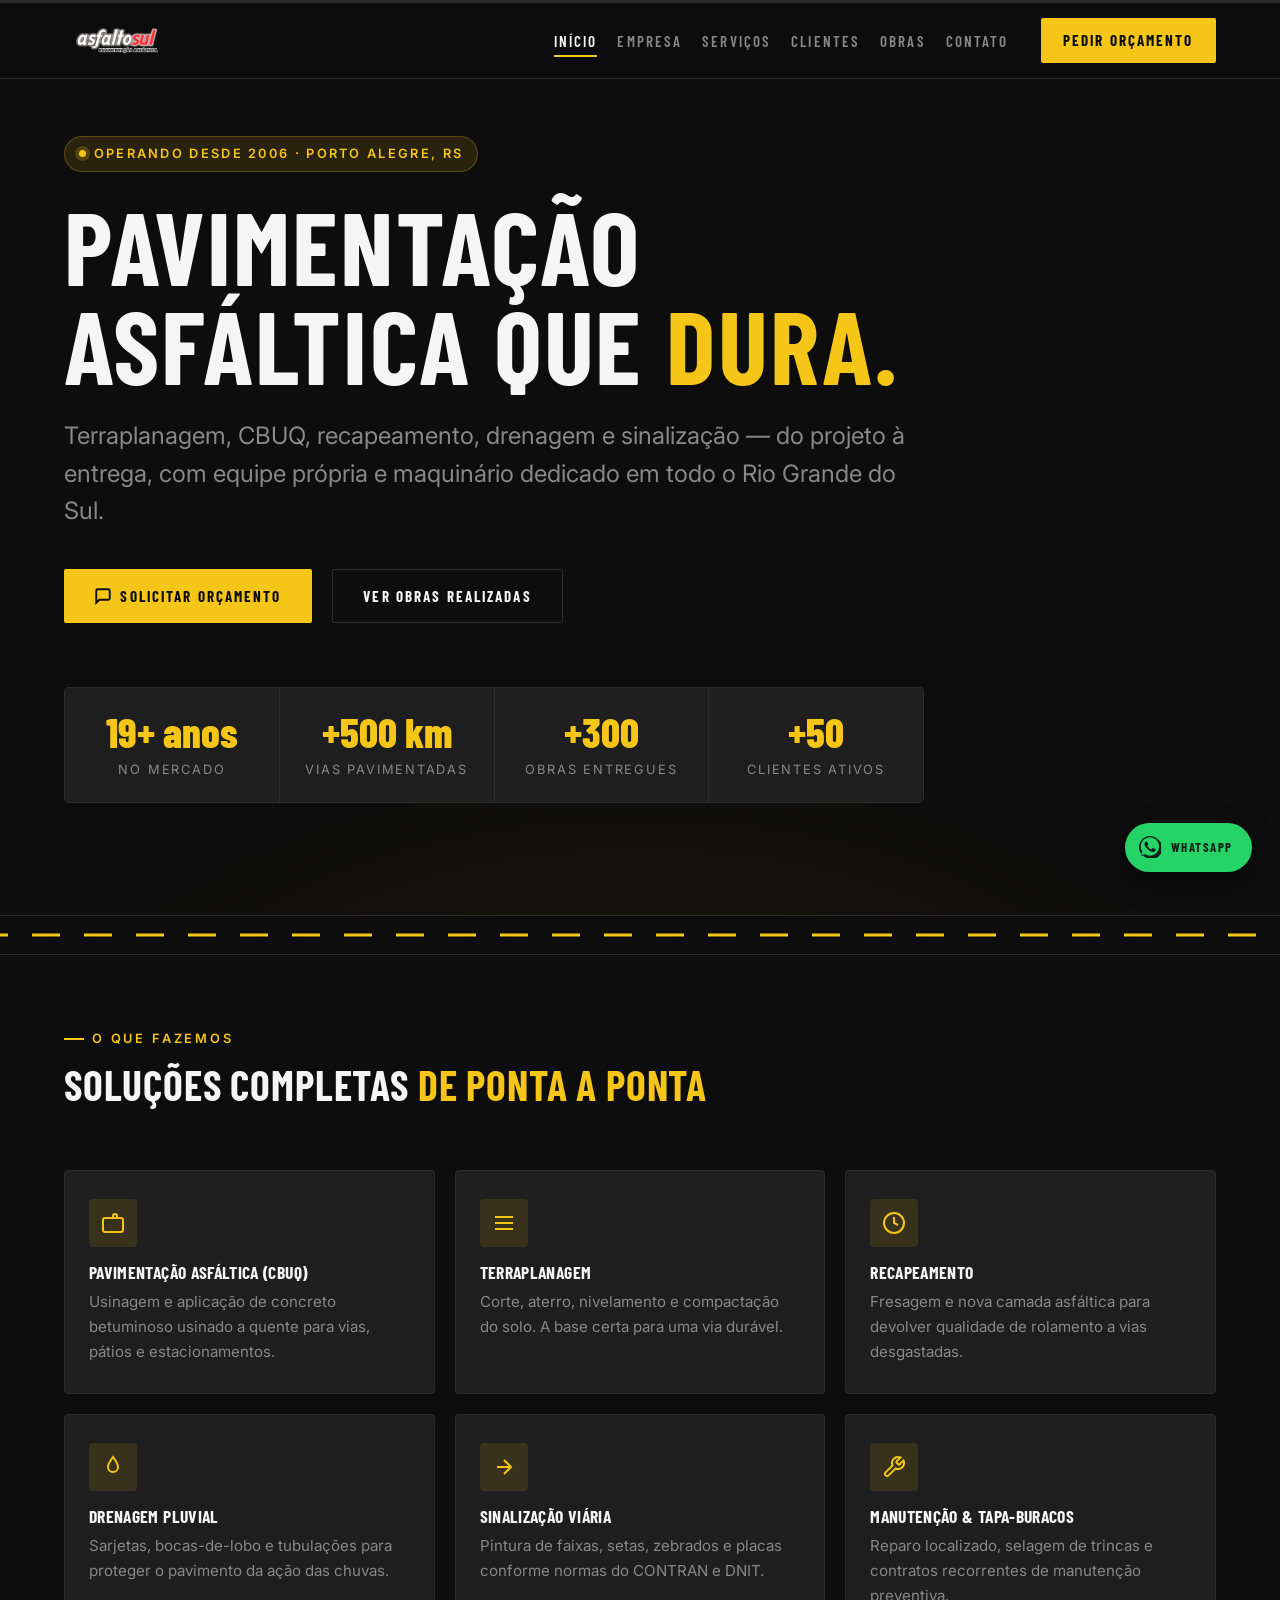
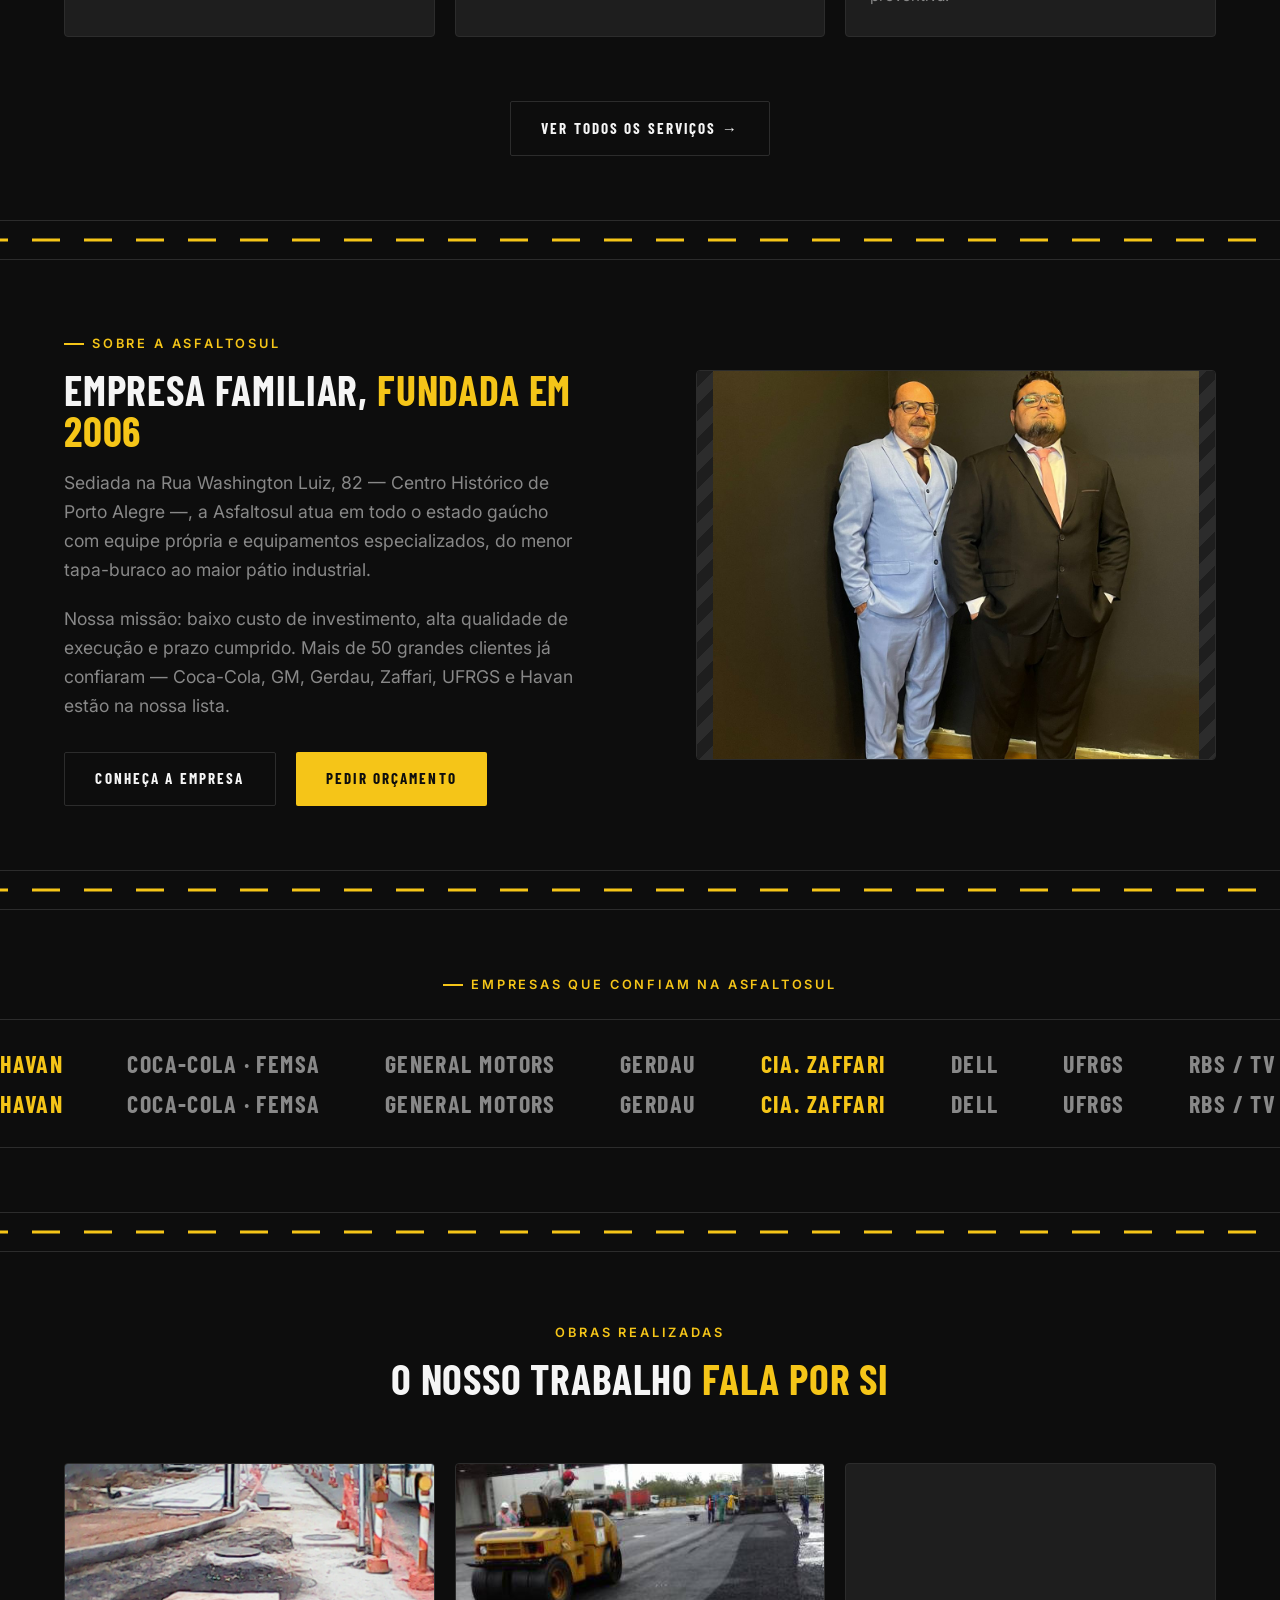
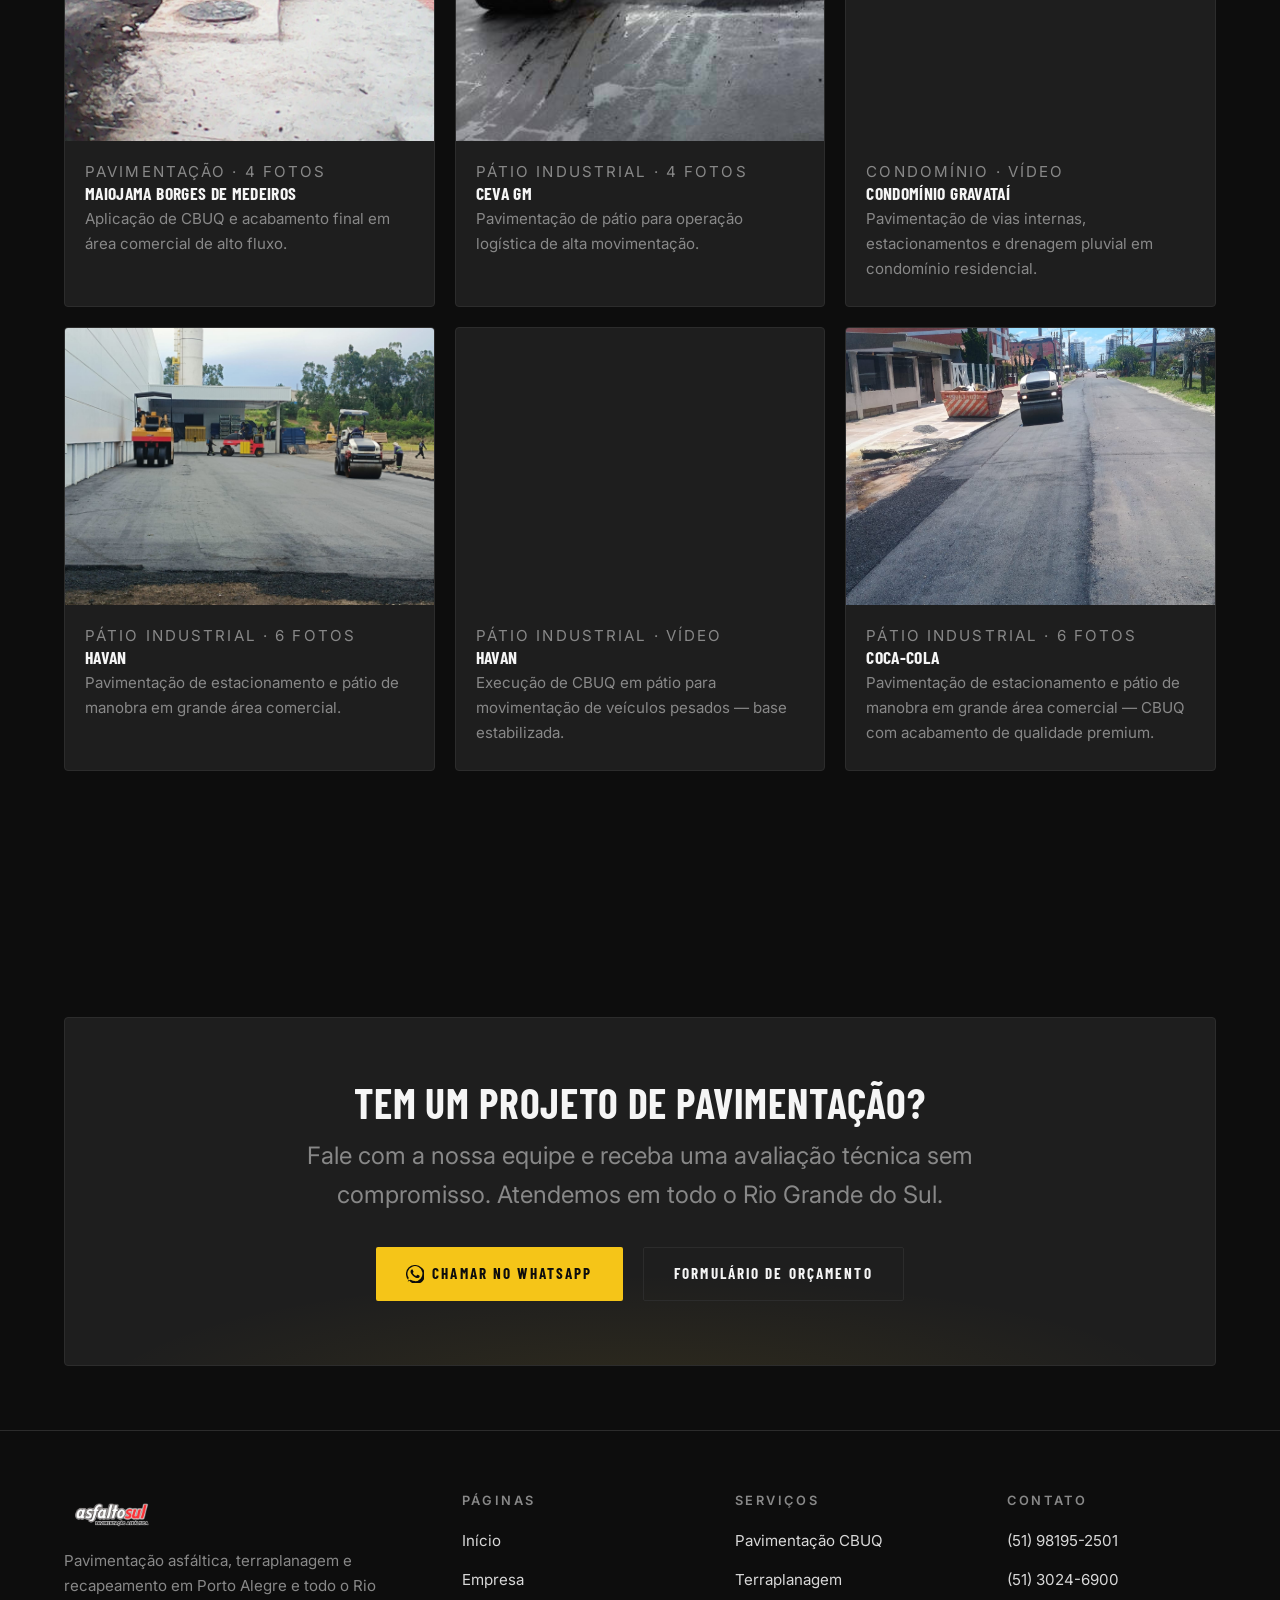
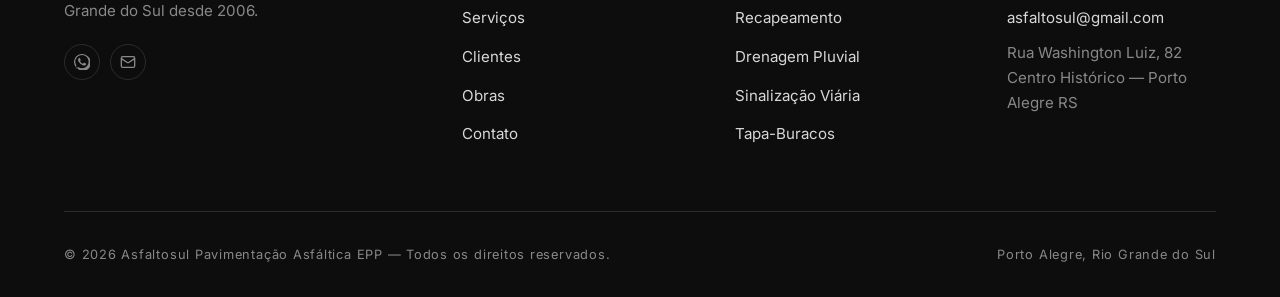
==== commit c93b9189: "upd" ====
--- a/index.html
+++ b/index.html
@@ -178,7 +178,7 @@
 
     <div class="split-media reveal">
       <div class="media-ph">
-        <img src="assets/img/team.jpg" alt="Equipe da Asfaltosul em obra" loading="lazy">
+        <img src="assets/img/team.png" alt="Equipe da Asfaltosul em obra" loading="lazy">
       </div>
     </div>
   </div>
@@ -207,6 +207,30 @@
       <span class="ticker-item">Fraport</span>
       <span class="ticker-item">Gestamp</span>
       <span class="ticker-item destaque">Procable</span>
+      <span class="ticker-item">Asun</span>
+      <span class="ticker-item">Taurus</span>
+      <span class="ticker-item">Nacional</span>
+
+      <span class="ticker-item destaque">Havan</span>
+      <span class="ticker-item">Coca-Cola · Femsa</span>
+      <span class="ticker-item">General Motors</span>
+      <span class="ticker-item">Gerdau</span>
+      <span class="ticker-item destaque">Cia. Zaffari</span>
+      <span class="ticker-item">Dell</span>
+      <span class="ticker-item">UFRGS</span>
+      <span class="ticker-item">RBS / TV Gaúcha</span>
+      <span class="ticker-item">Ipiranga</span>
+      <span class="ticker-item destaque">Dana</span>
+      <span class="ticker-item">Ceva GM</span>
+      <span class="ticker-item">ULBRA</span>
+      <span class="ticker-item">Fraport</span>
+      <span class="ticker-item">Gestamp</span>
+      <span class="ticker-item destaque">Procable</span>
+      <span class="ticker-item">Asun</span>
+      <span class="ticker-item">Taurus</span>
+      <span class="ticker-item">Nacional</span>
+
+
     </div>
   </div>
 </section>
@@ -305,10 +329,29 @@
         </div>
         <div class="obra-body">
           <p class="obra-tag">Pátio Industrial · Vídeo</p>
-          <h3>Pátio Logístico</h3>
+          <h3>Havan</h3>
           <p>Execução de CBUQ em pátio para movimentação de veículos pesados — base estabilizada.</p>
         </div>
       </article>
+
+            <article class="obra-card" data-cat="patio">
+        <div class="obra-media clickable"
+             data-gallery="coca"
+             data-imgs='[
+               "assets/img/coca/coca1.png",
+               "assets/img/coca/coca2.png",
+               "assets/img/coca/coca3.png",
+             ]'>
+          <img src="assets/img/coca/coca1.png"
+               alt="Coca-Cola — pavimentação de estacionamento" loading="lazy">
+        </div>
+        <div class="obra-body">
+          <p class="obra-tag">Pátio Industrial · 6 fotos</p>
+          <h3>Coca-Cola</h3>
+          <p>Pavimentação de estacionamento e pátio de manobra em grande área comercial — CBUQ com acabamento de qualidade premium.</p>
+        </div>
+      </article>
+
     </div>
 
     <div style="text-align:center; margin-top:var(--gap-xl);">
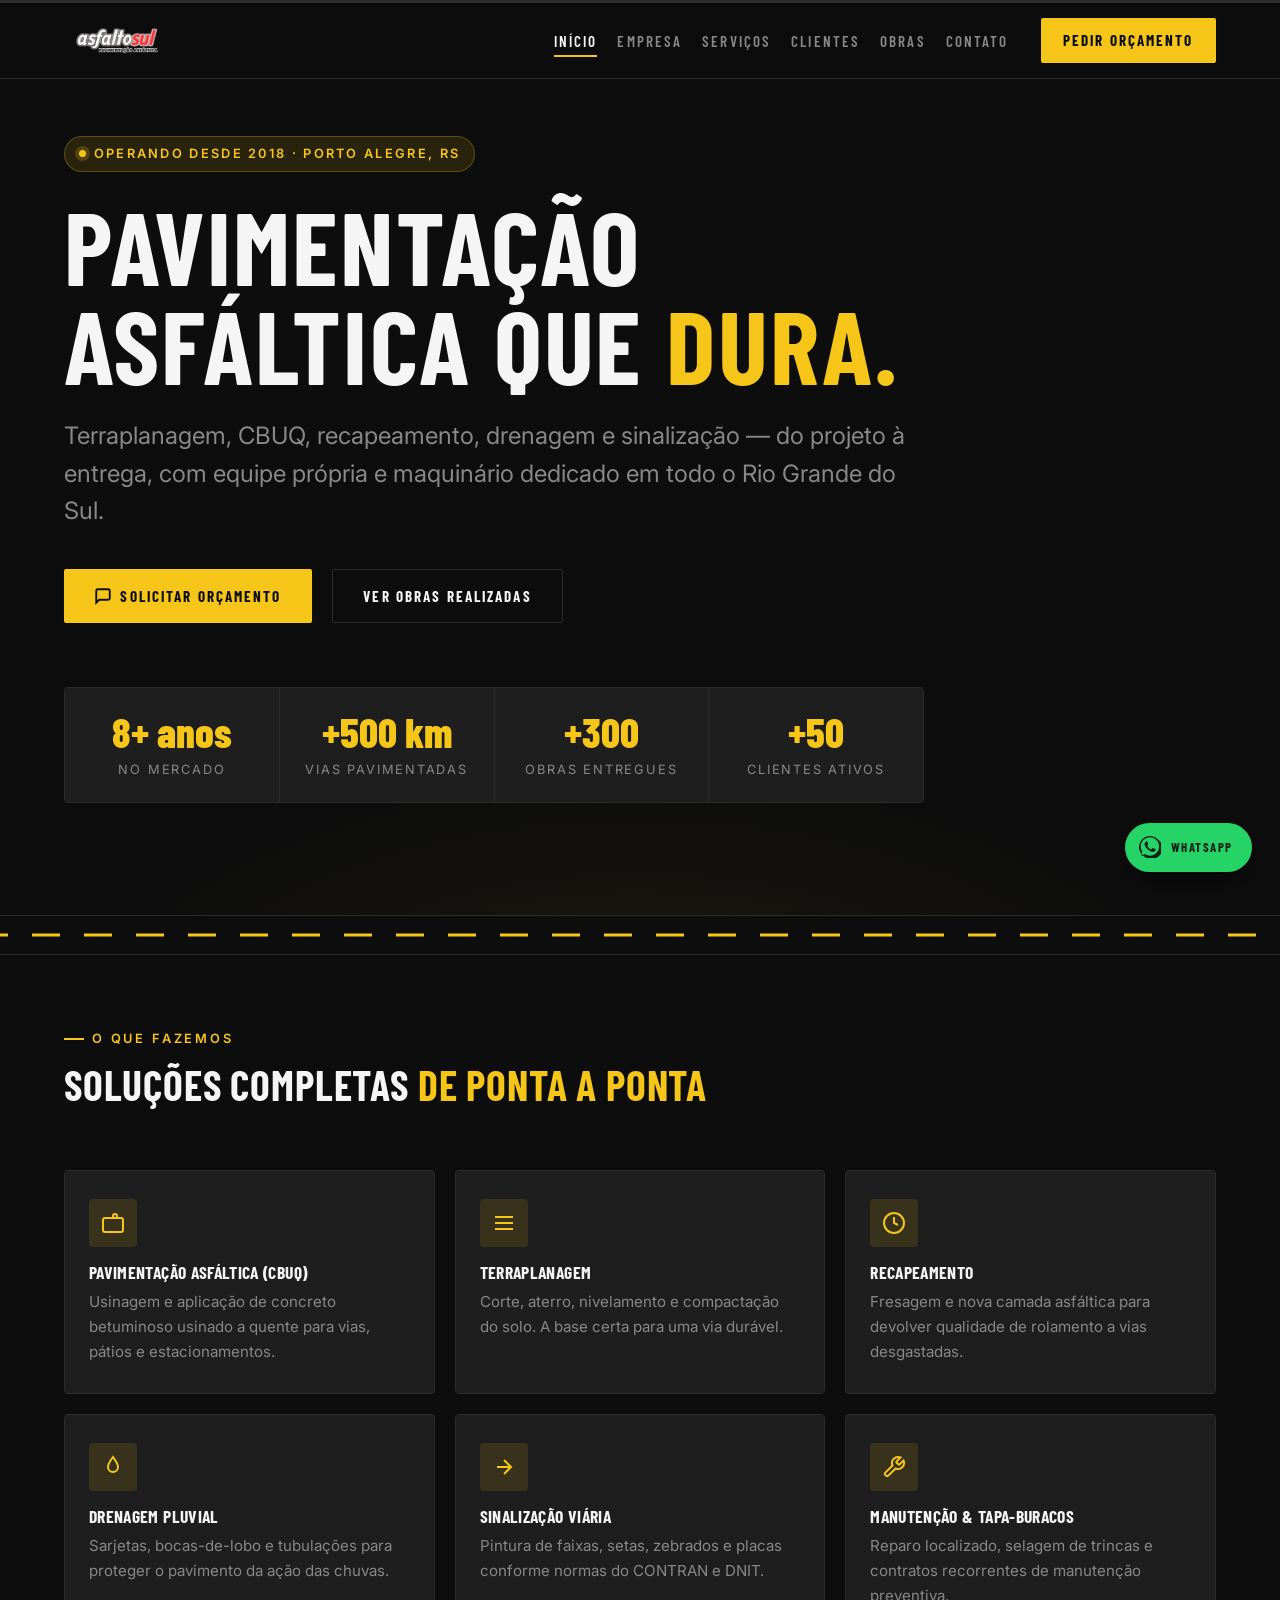
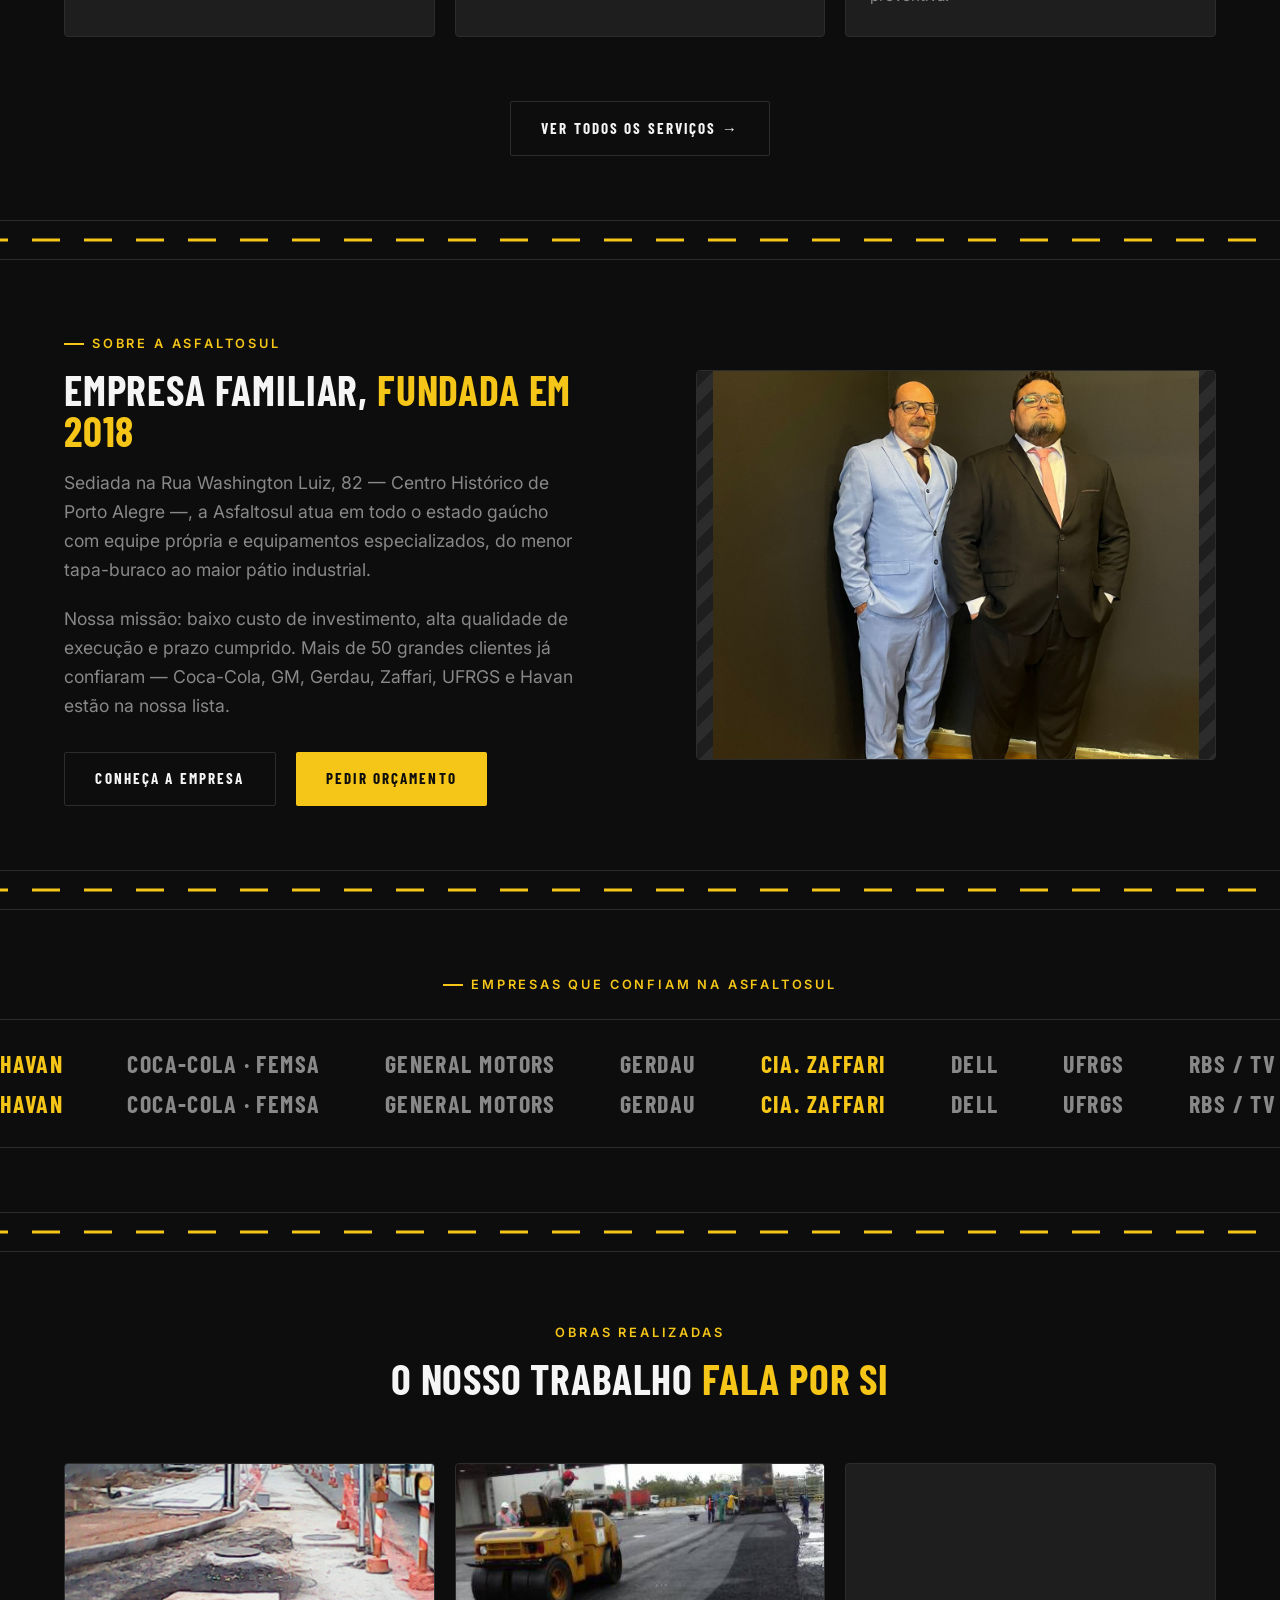
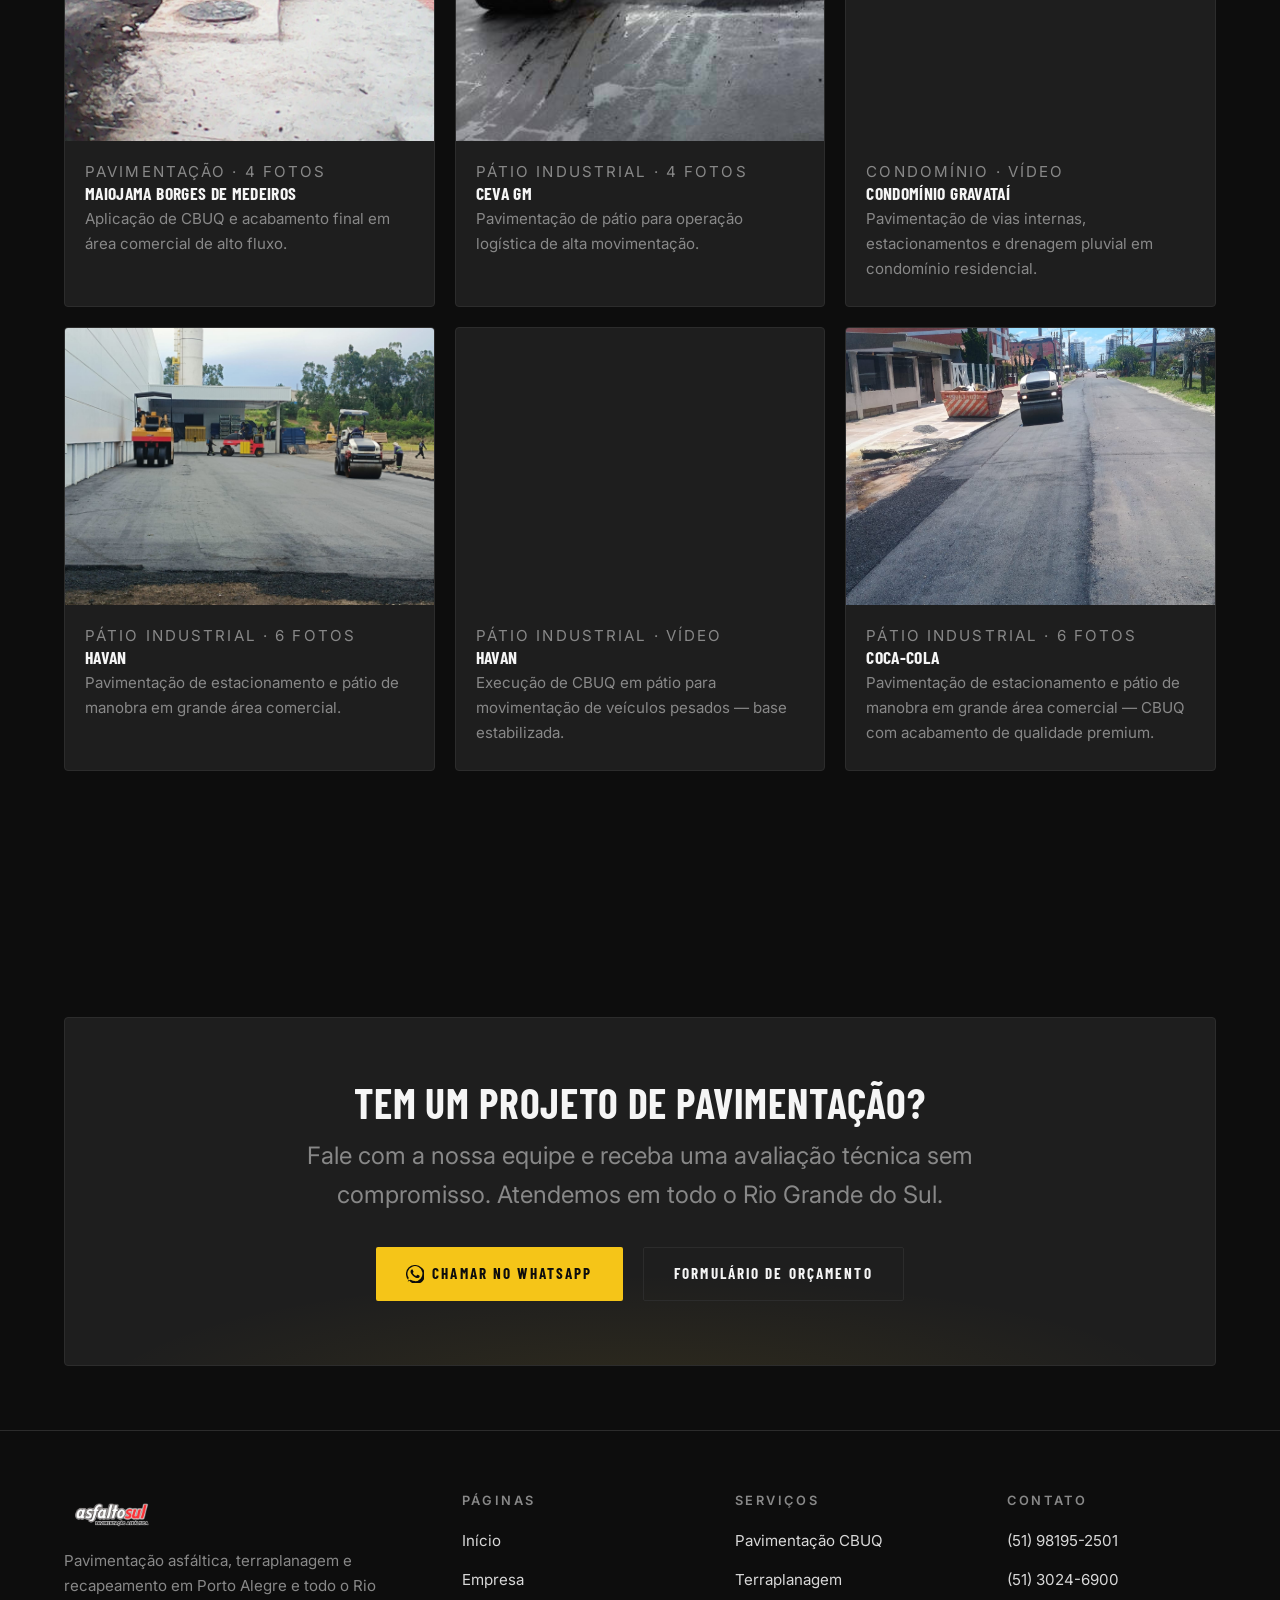
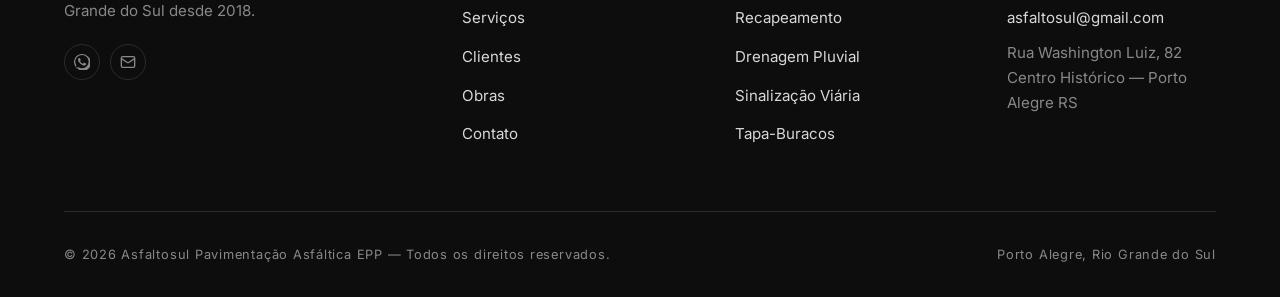
==== commit 7b3cceaa: "upd" ====
--- a/index.html
+++ b/index.html
@@ -44,7 +44,7 @@
     <div class="hero-inner">
       <div class="hero-badge">
         <span class="dot" aria-hidden="true"></span>
-        Operando desde 2006 · Porto Alegre, RS
+        Operando desde 2018 · Porto Alegre, RS
       </div>
 
       <h1>
@@ -68,7 +68,7 @@
       
       <div class="hero-stats reveal">
         <div class="hero-stat">
-          <div class="hero-stat-num"><span data-count="19">0</span>+ anos</div>
+          <div class="hero-stat-num"><span data-count="8">0</span>+ anos</div>
           <div class="hero-stat-label">No mercado</div>
         </div>
         <div class="hero-stat">
@@ -159,7 +159,7 @@
   <div class="container split">
     <div class="reveal">
       <p class="kicker">Sobre a Asfaltosul</p>
-      <h2 class="sec-titulo" style="font-size:var(--fs-xl)">Empresa familiar, <span>fundada em 2006</span></h2>
+      <h2 class="sec-titulo" style="font-size:var(--fs-xl)">Empresa familiar, <span>fundada em 2018</span></h2>
       <p style="font-size:var(--fs-md); color:var(--cinza); margin-bottom:1.25rem;">
         Sediada na Rua Washington Luiz, 82 — Centro Histórico de Porto Alegre —, a Asfaltosul
         atua em todo o estado gaúcho com equipe própria e equipamentos especializados, do menor
@@ -203,7 +203,6 @@
       <span class="ticker-item">Ipiranga</span>
       <span class="ticker-item destaque">Dana</span>
       <span class="ticker-item">Ceva GM</span>
-      <span class="ticker-item">ULBRA</span>
       <span class="ticker-item">Fraport</span>
       <span class="ticker-item">Gestamp</span>
       <span class="ticker-item destaque">Procable</span>
@@ -222,7 +221,6 @@
       <span class="ticker-item">Ipiranga</span>
       <span class="ticker-item destaque">Dana</span>
       <span class="ticker-item">Ceva GM</span>
-      <span class="ticker-item">ULBRA</span>
       <span class="ticker-item">Fraport</span>
       <span class="ticker-item">Gestamp</span>
       <span class="ticker-item destaque">Procable</span>
@@ -383,7 +381,7 @@
     <div class="footer-grid">
       <div class="footer-brand">
         <img src="assets/img/logo.png" alt="Asfaltosul">
-        <p>Pavimentação asfáltica, terraplanagem e recapeamento em Porto Alegre e todo o Rio Grande do Sul desde 2006.</p>
+        <p>Pavimentação asfáltica, terraplanagem e recapeamento em Porto Alegre e todo o Rio Grande do Sul desde 2018.</p>
         <div class="footer-social">
           <a href="https://api.whatsapp.com/send?phone=555198195250" target="_blank" rel="noopener" aria-label="WhatsApp">
             <svg viewBox="0 0 24 24" fill="currentColor"><path d="M20.52 3.48A12 12 0 0 0 3.47 20.53L2 22l1.5-.5 1-.34A12 12 0 1 0 20.52 3.48zm-8.52 18a10 10 0 0 1-5.18-1.45l-.37-.22-3.84 1 1-3.73-.24-.38A10 10 0 1 1 12 21.5zm5.5-7.43c-.3-.15-1.77-.87-2.04-.97s-.47-.15-.67.15-.77.97-.94 1.17-.35.22-.65.07a8.14 8.14 0 0 1-2.39-1.47 9 9 0 0 1-1.66-2.06c-.17-.3 0-.46.13-.6s.3-.35.44-.52a2 2 0 0 0 .3-.5.55.55 0 0 0 0-.52c-.07-.15-.67-1.62-.92-2.22s-.49-.5-.67-.51h-.57a1.1 1.1 0 0 0-.8.37 3.36 3.36 0 0 0-1.05 2.5 5.84 5.84 0 0 0 1.22 3.1 13.38 13.38 0 0 0 5.13 4.52c.72.31 1.28.5 1.72.64a4.14 4.14 0 0 0 1.9.12 3.09 3.09 0 0 0 2.02-1.43 2.5 2.5 0 0 0 .17-1.43c-.07-.12-.27-.2-.57-.35z"/></svg>
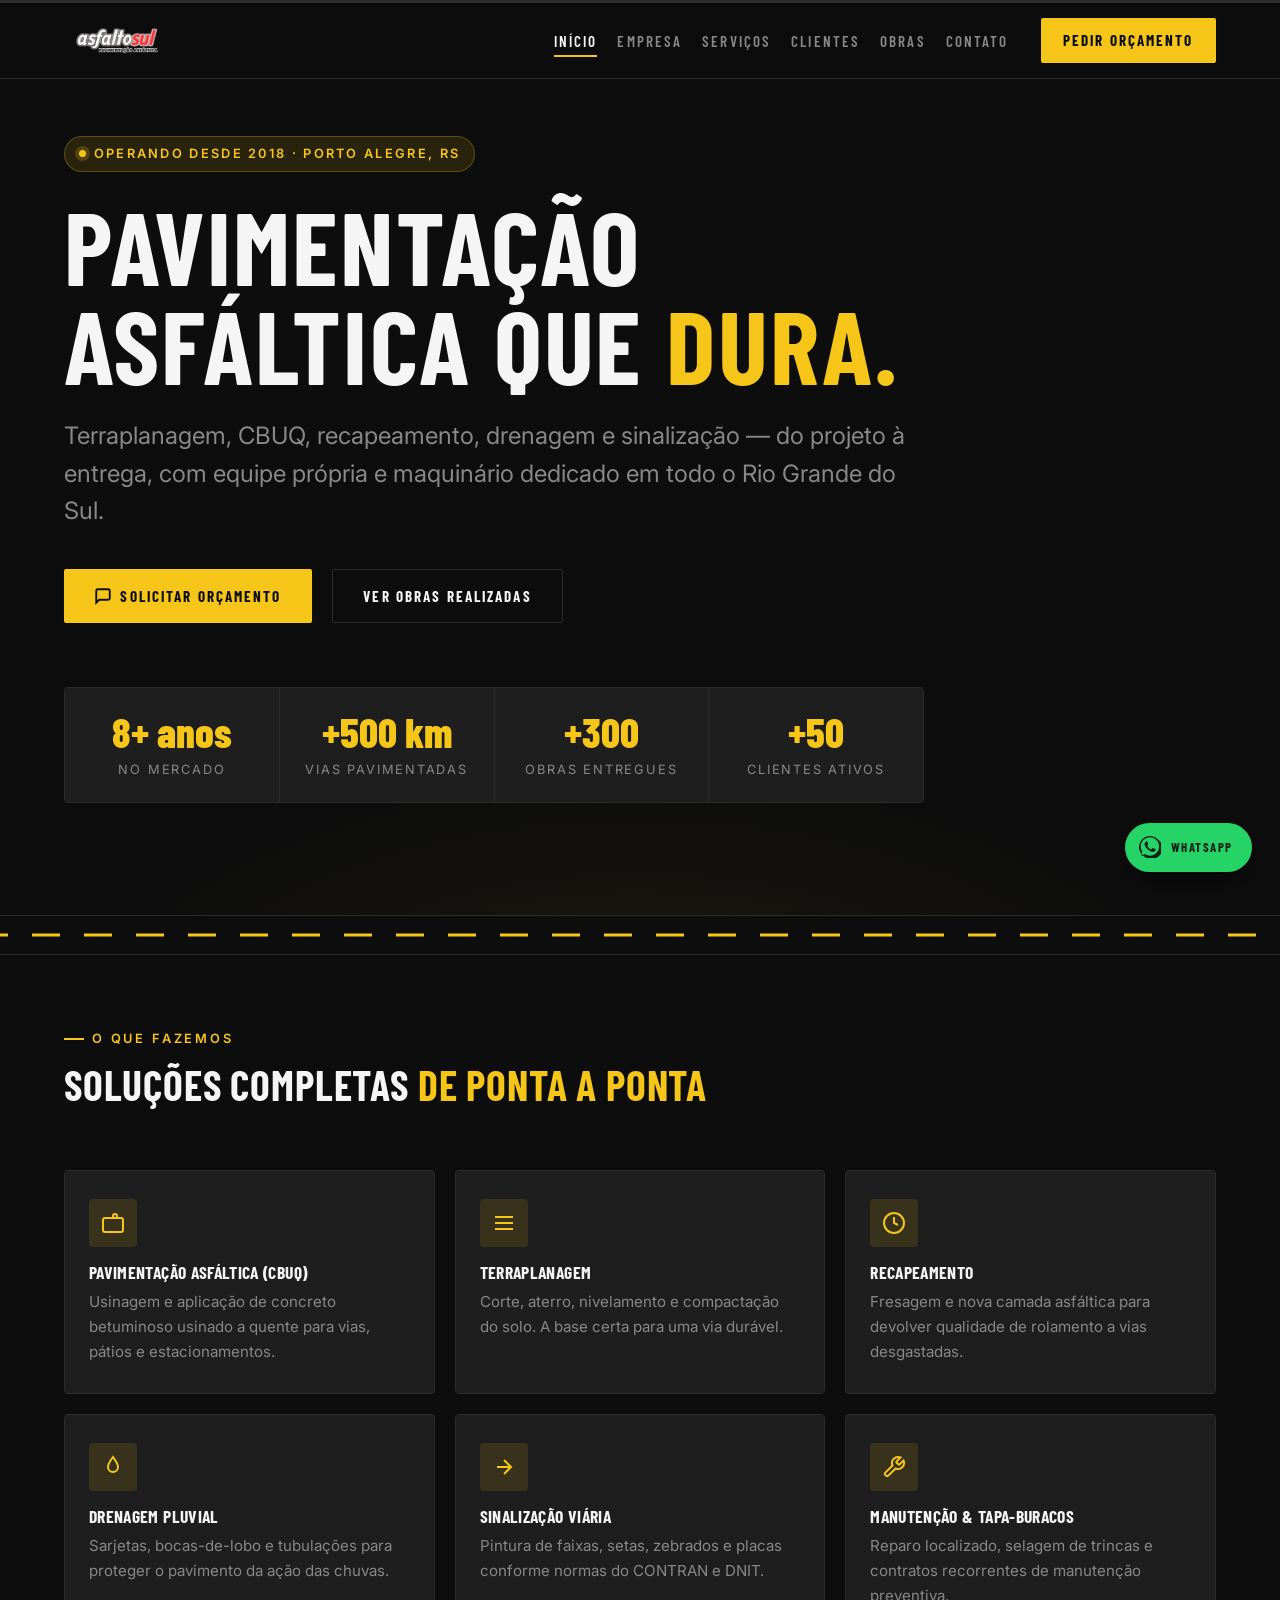
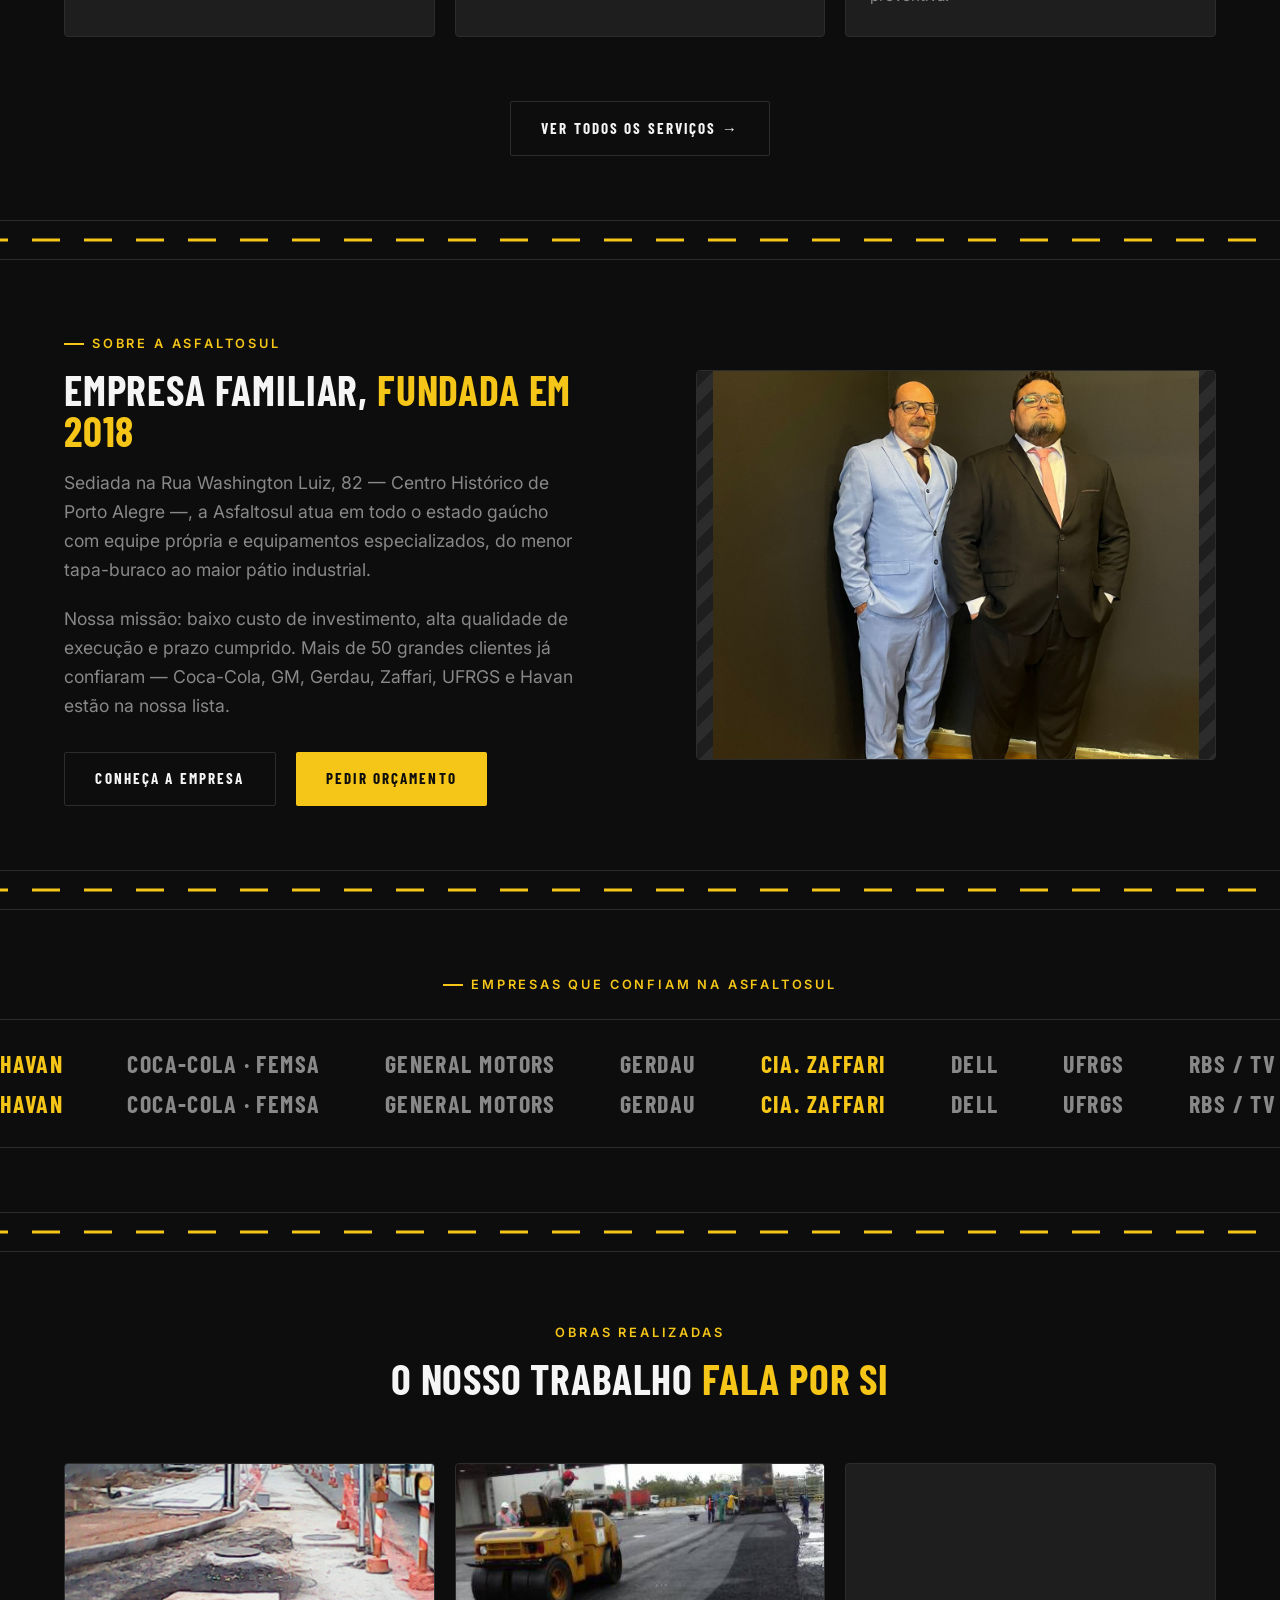
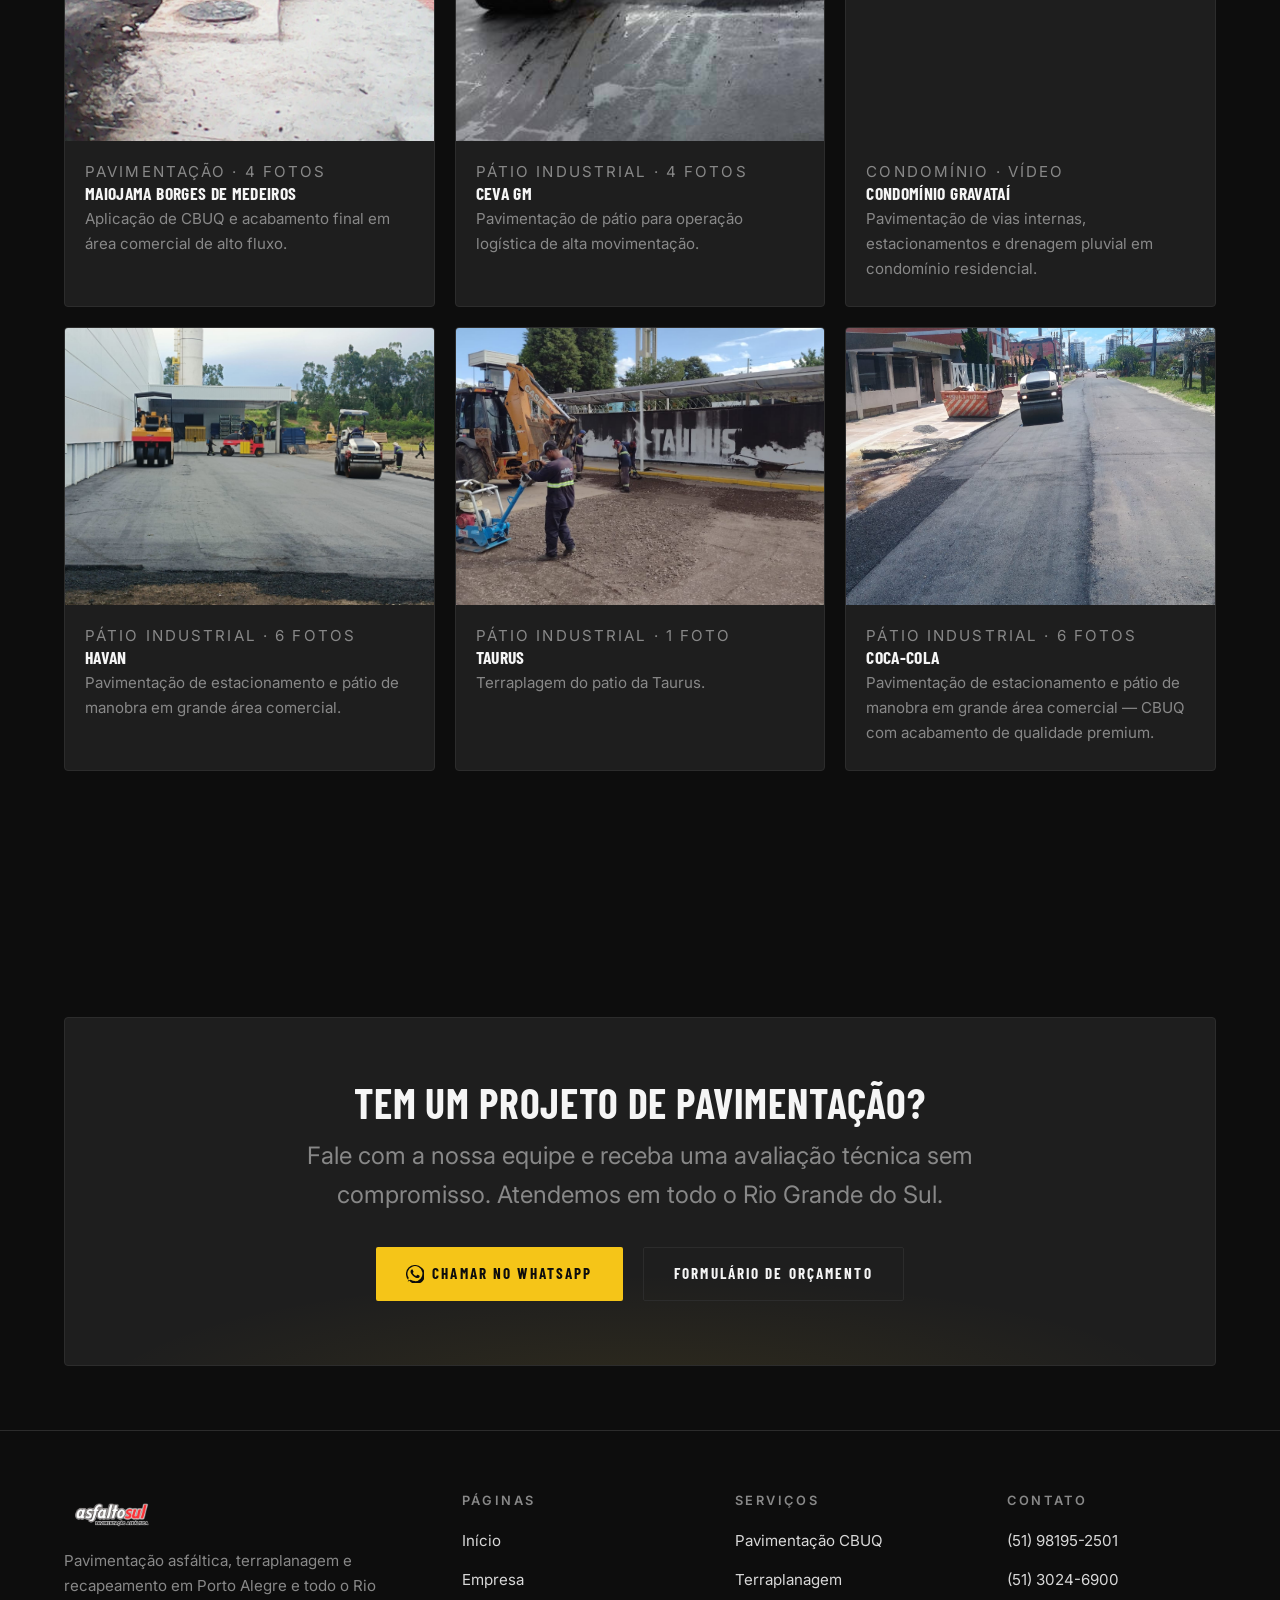
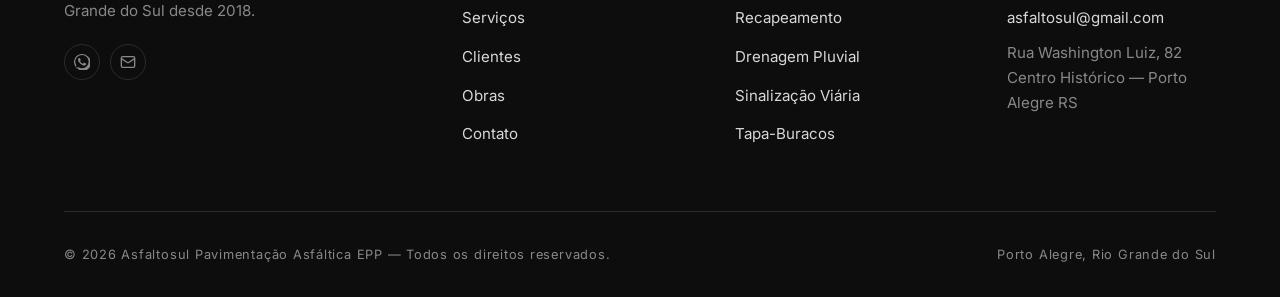
==== commit 2f2cf5bd: "upd" ====
--- a/index.html
+++ b/index.html
@@ -320,15 +320,18 @@
       </article>
 
       <article class="obra-card" data-cat="patio">
-        <div class="obra-media">
-          <video autoplay muted playsinline loop>
-            <source src="assets/img/havan/h6.mp4" type="video/mp4">
-          </video>
-        </div>
-        <div class="obra-body">
-          <p class="obra-tag">Pátio Industrial · Vídeo</p>
-          <h3>Havan</h3>
-          <p>Execução de CBUQ em pátio para movimentação de veículos pesados — base estabilizada.</p>
+        <div class="obra-media clickable"
+             data-gallery="taurus"
+             data-imgs='[
+               "assets/img/taurus/taurus1.jpg"
+             ]'>
+          <img src="assets/img/taurus/taurus1.jpg"
+               alt="Taurus — Terraplamento de pátio industrial" loading="lazy">
+        </div>
+        <div class="obra-body">
+          <p class="obra-tag">Pátio Industrial · 1 foto</p>
+          <h3>Taurus</h3>
+          <p>Terraplagem do patio da Taurus.</p>
         </div>
       </article>
 
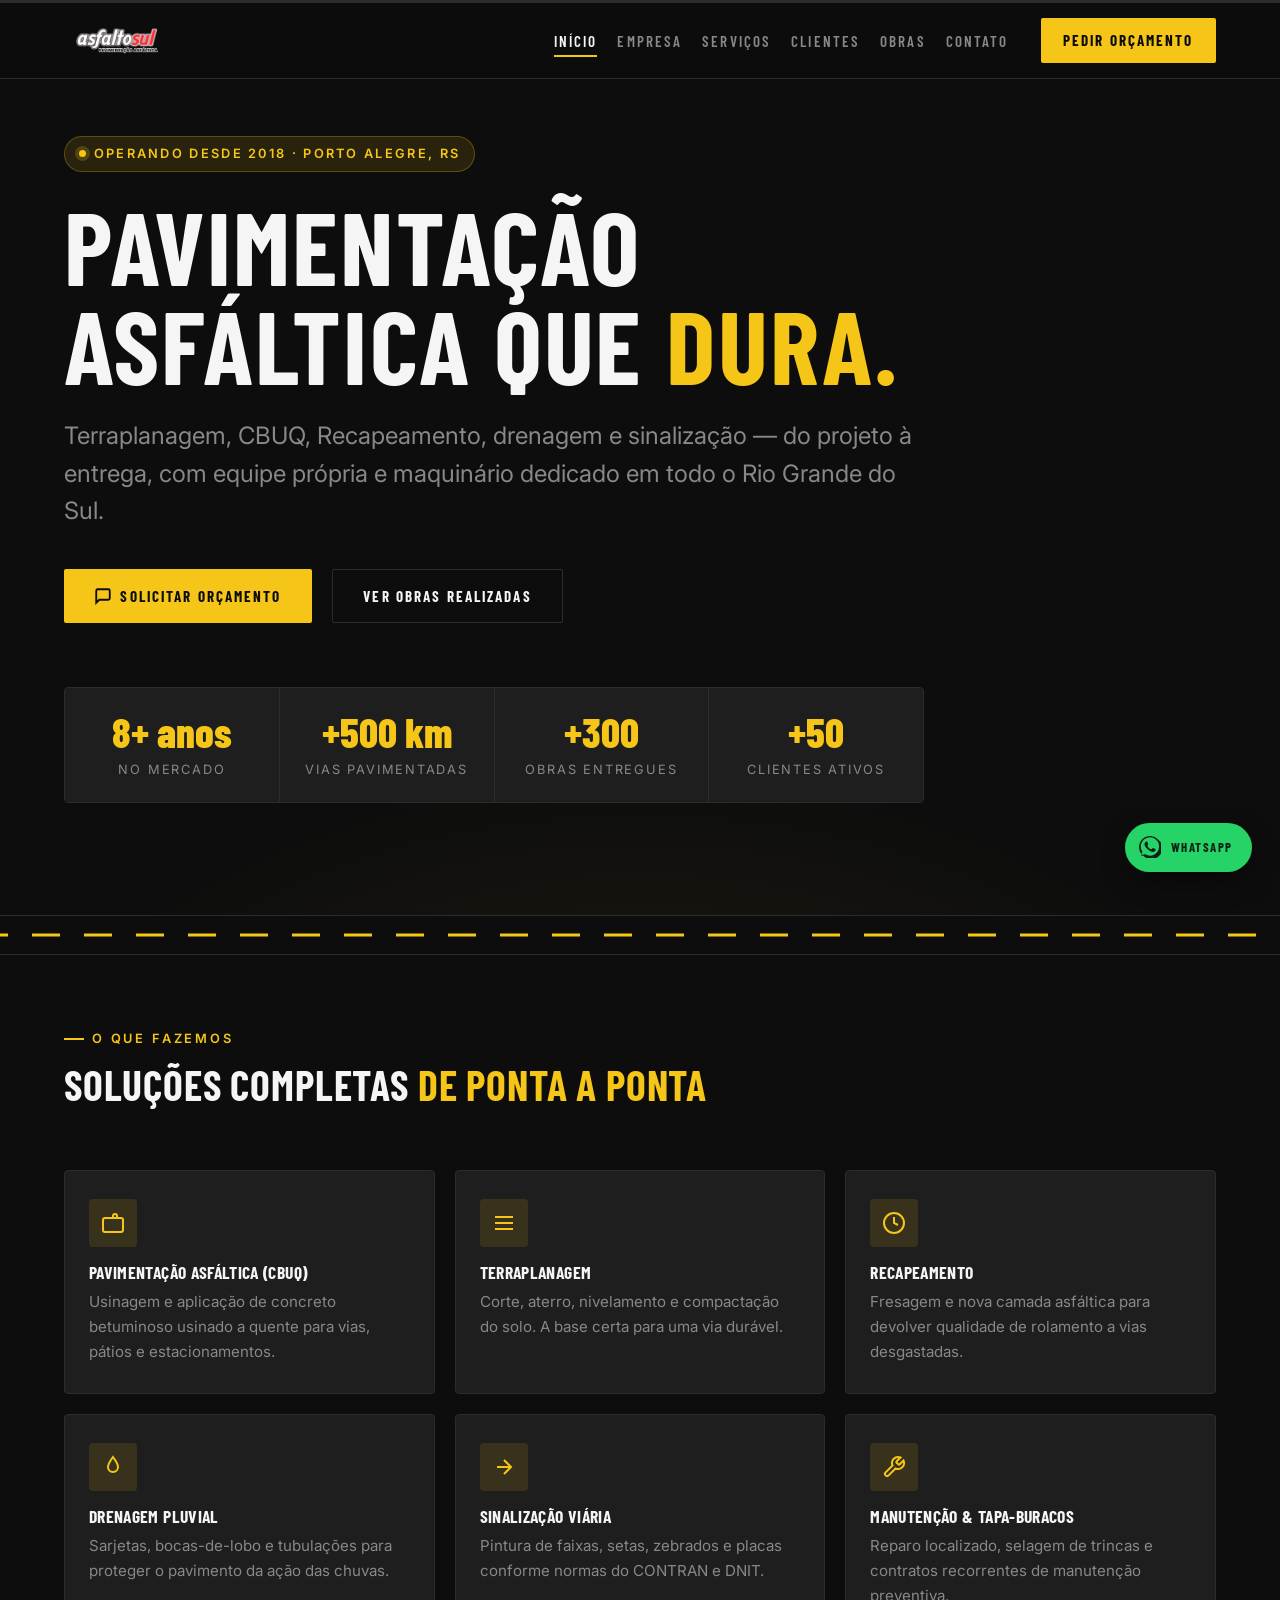
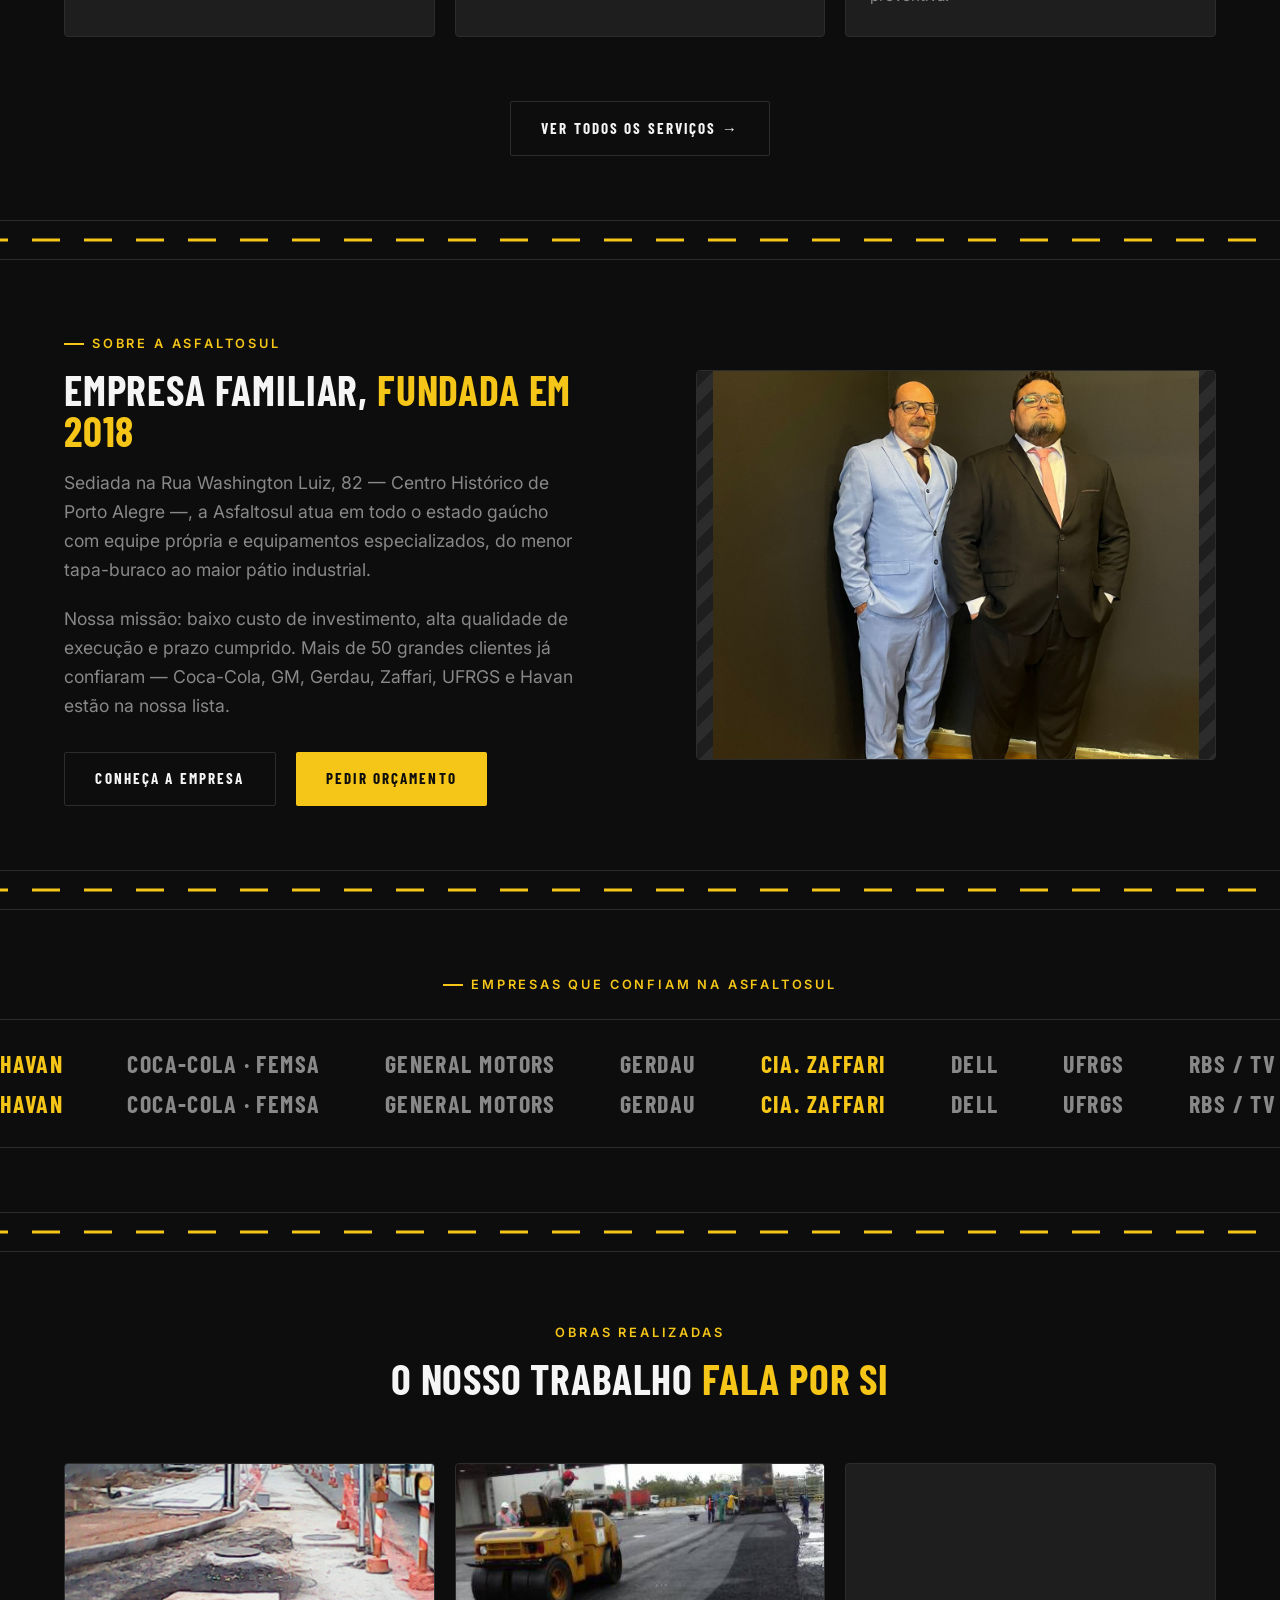
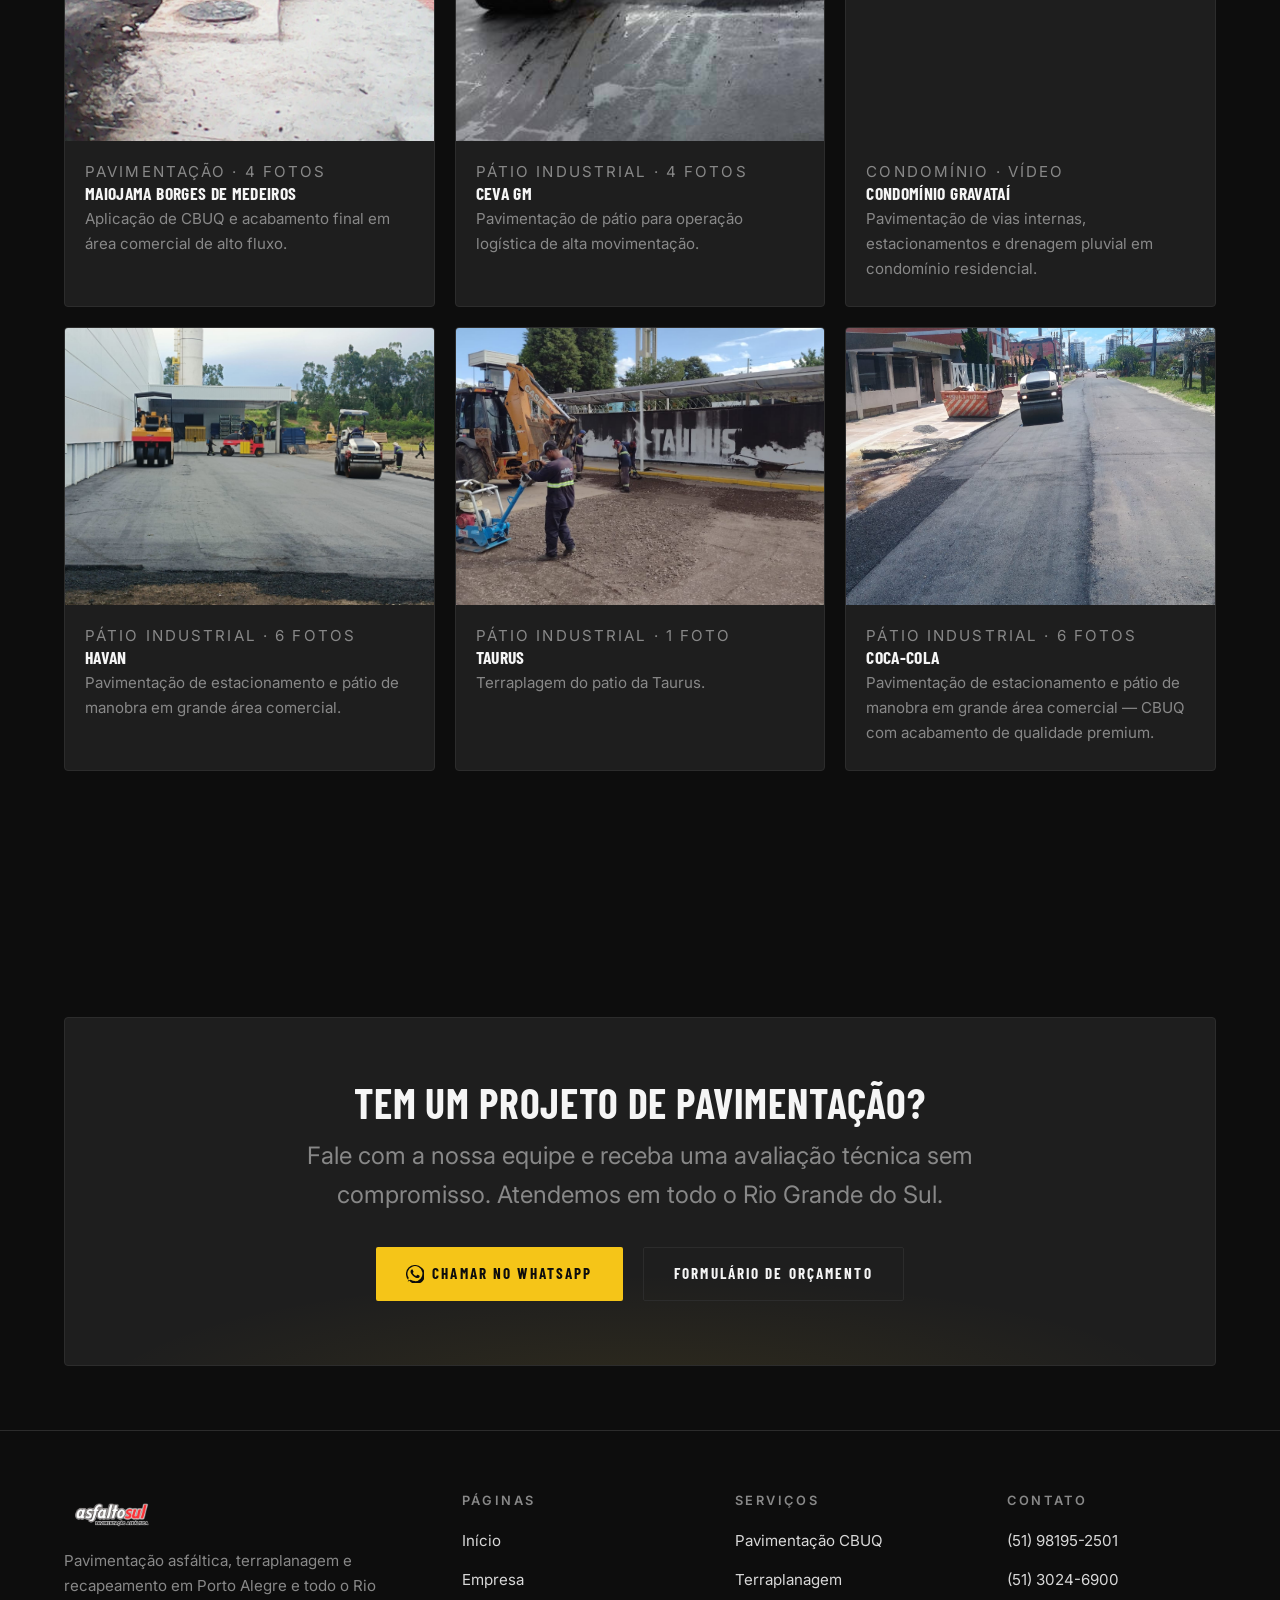
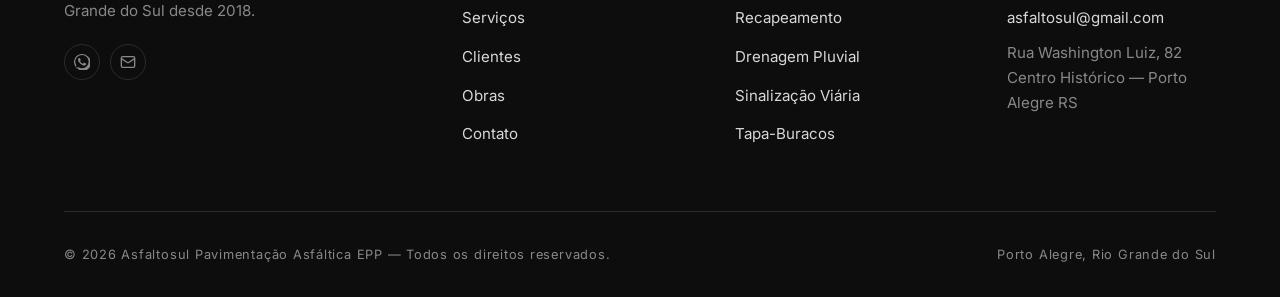
==== commit a9f5d674: "update rells" ====
--- a/index.html
+++ b/index.html
@@ -53,7 +53,7 @@
       </h1>
 
       <p class="hero-sub">
-        Terraplanagem, CBUQ, recapeamento, drenagem e sinalização — do projeto à entrega,
+        Terraplanagem, CBUQ, Recapeamento, drenagem e sinalização — do projeto à entrega,
         com equipe própria e maquinário dedicado em todo o Rio Grande do Sul.
       </p>
 
--- a/assets/css/style.css
+++ b/assets/css/style.css
@@ -415,6 +415,45 @@
   transition:transform .6s var(--ease);
 }
 .obra-card:hover .obra-media img{ transform:scale(1.04); }
+
+.obra-media.video-switcher{
+  cursor:pointer;
+}
+.obra-media.video-switcher .video-switch-btn{
+  position:absolute;
+  bottom:1rem;
+  right:1rem;
+  z-index:10;
+  padding:.85rem 1rem;
+  border:none;
+  background:rgba(245,197,24,.95);
+  color:#141414;
+  border-radius:999px;
+  font-size:var(--fs-sm);
+  font-weight:700;
+  letter-spacing:.05em;
+  cursor:pointer;
+  transition:transform .2s, background .2s, box-shadow .2s;
+  box-shadow:0 10px 25px rgba(0,0,0,.25);
+}
+.obra-media.video-switcher .video-switch-btn:hover{
+  transform:scale(1.06);
+  background:rgba(245,197,24,1);
+}
+.obra-media.video-switcher .video-hint{
+  position:absolute;
+  bottom:4rem;
+  left:1rem;
+  right:1rem;
+  z-index:10;
+  padding:.6rem 1rem;
+  border-radius:999px;
+  background:rgba(0,0,0,.55);
+  color:#fff;
+  font-size:var(--fs-xs);
+  text-align:center;
+  pointer-events:none;
+}
 
 .obra-body{ padding:1.2rem 1.25rem 1.5rem; }
 .obra-tag{
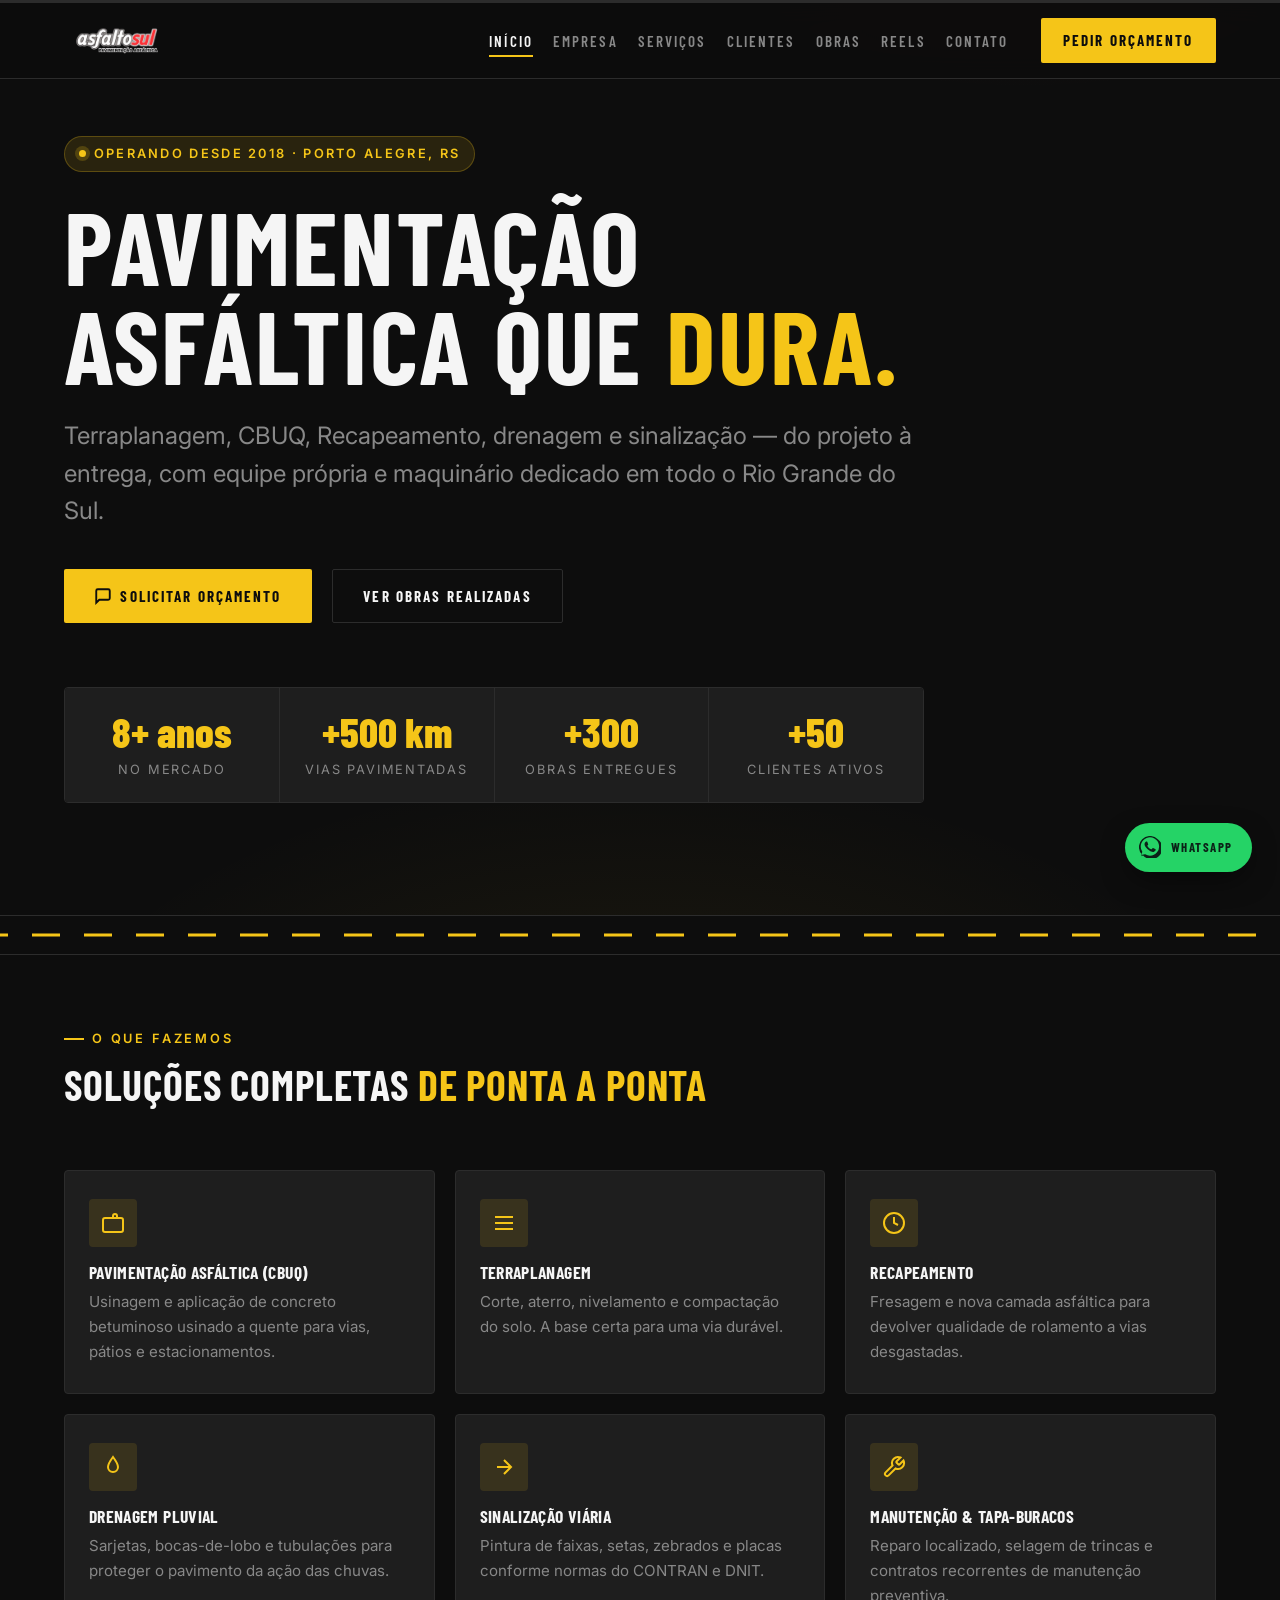
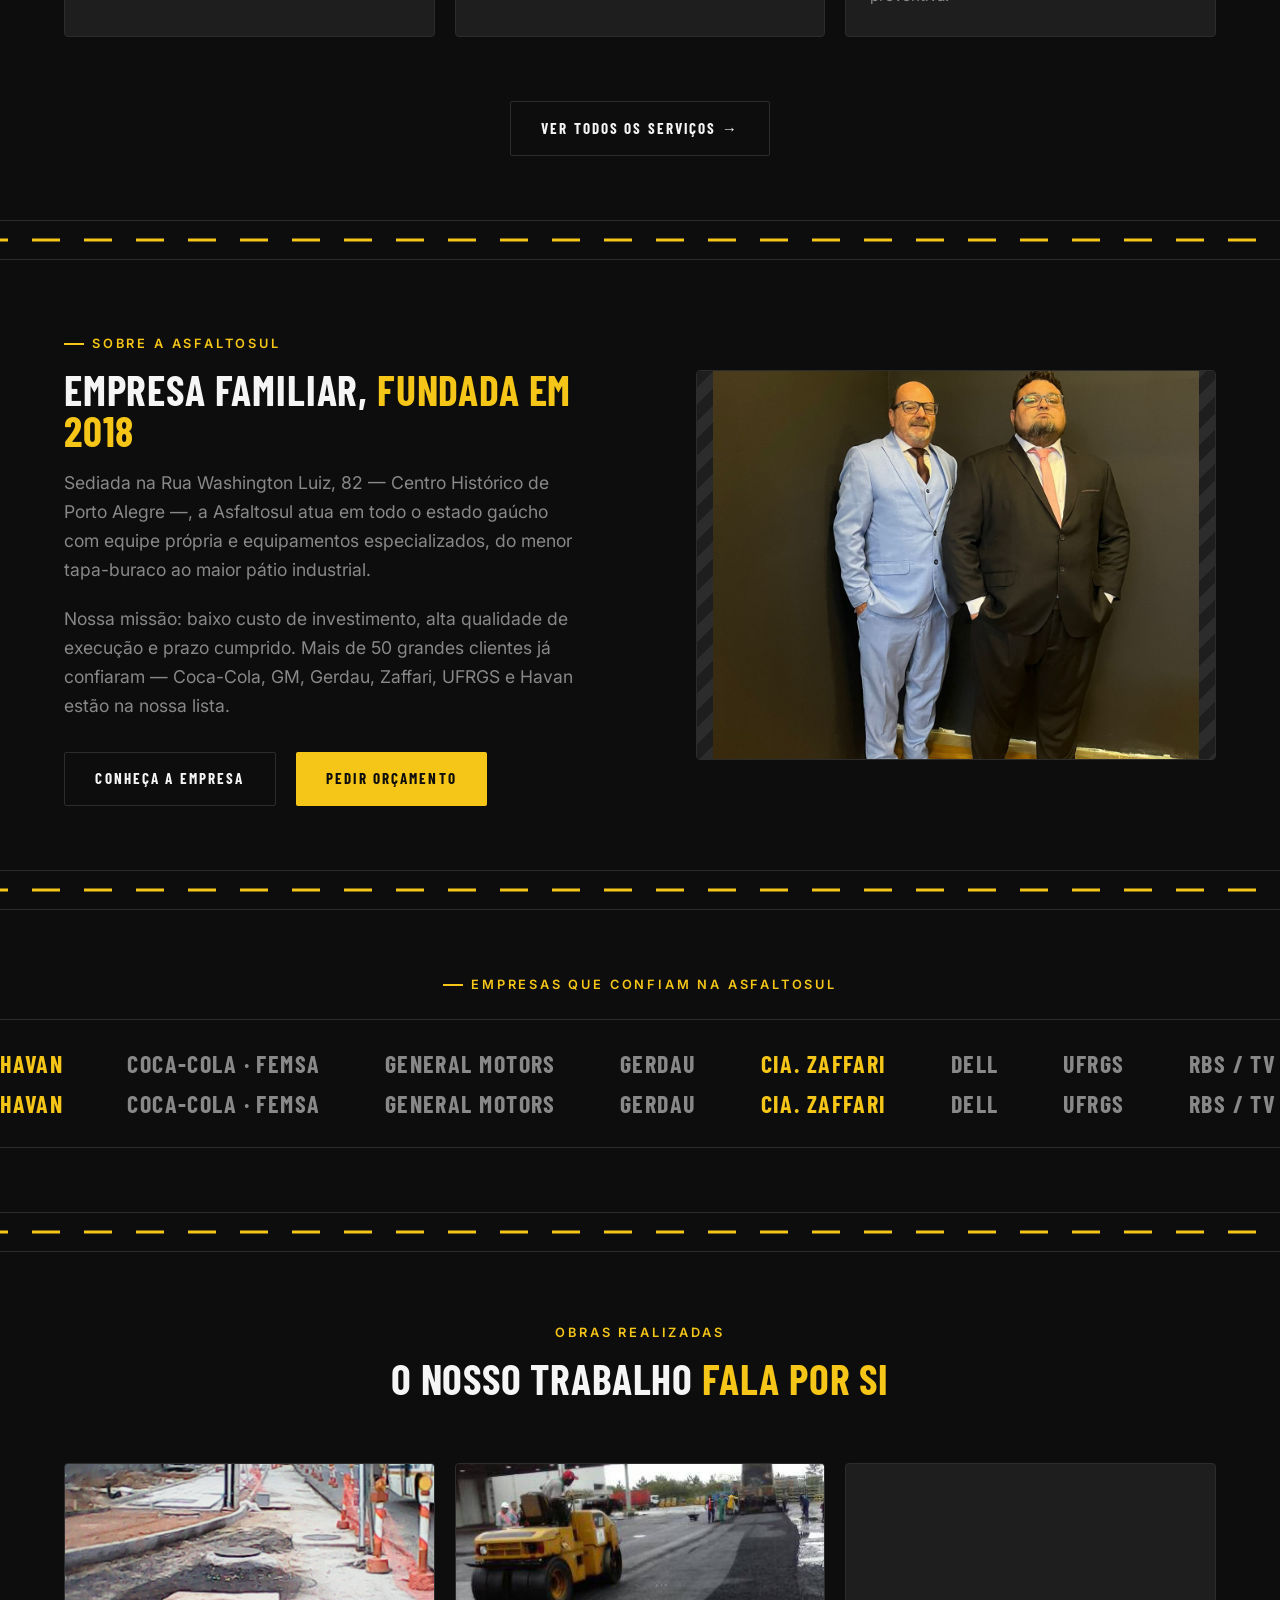
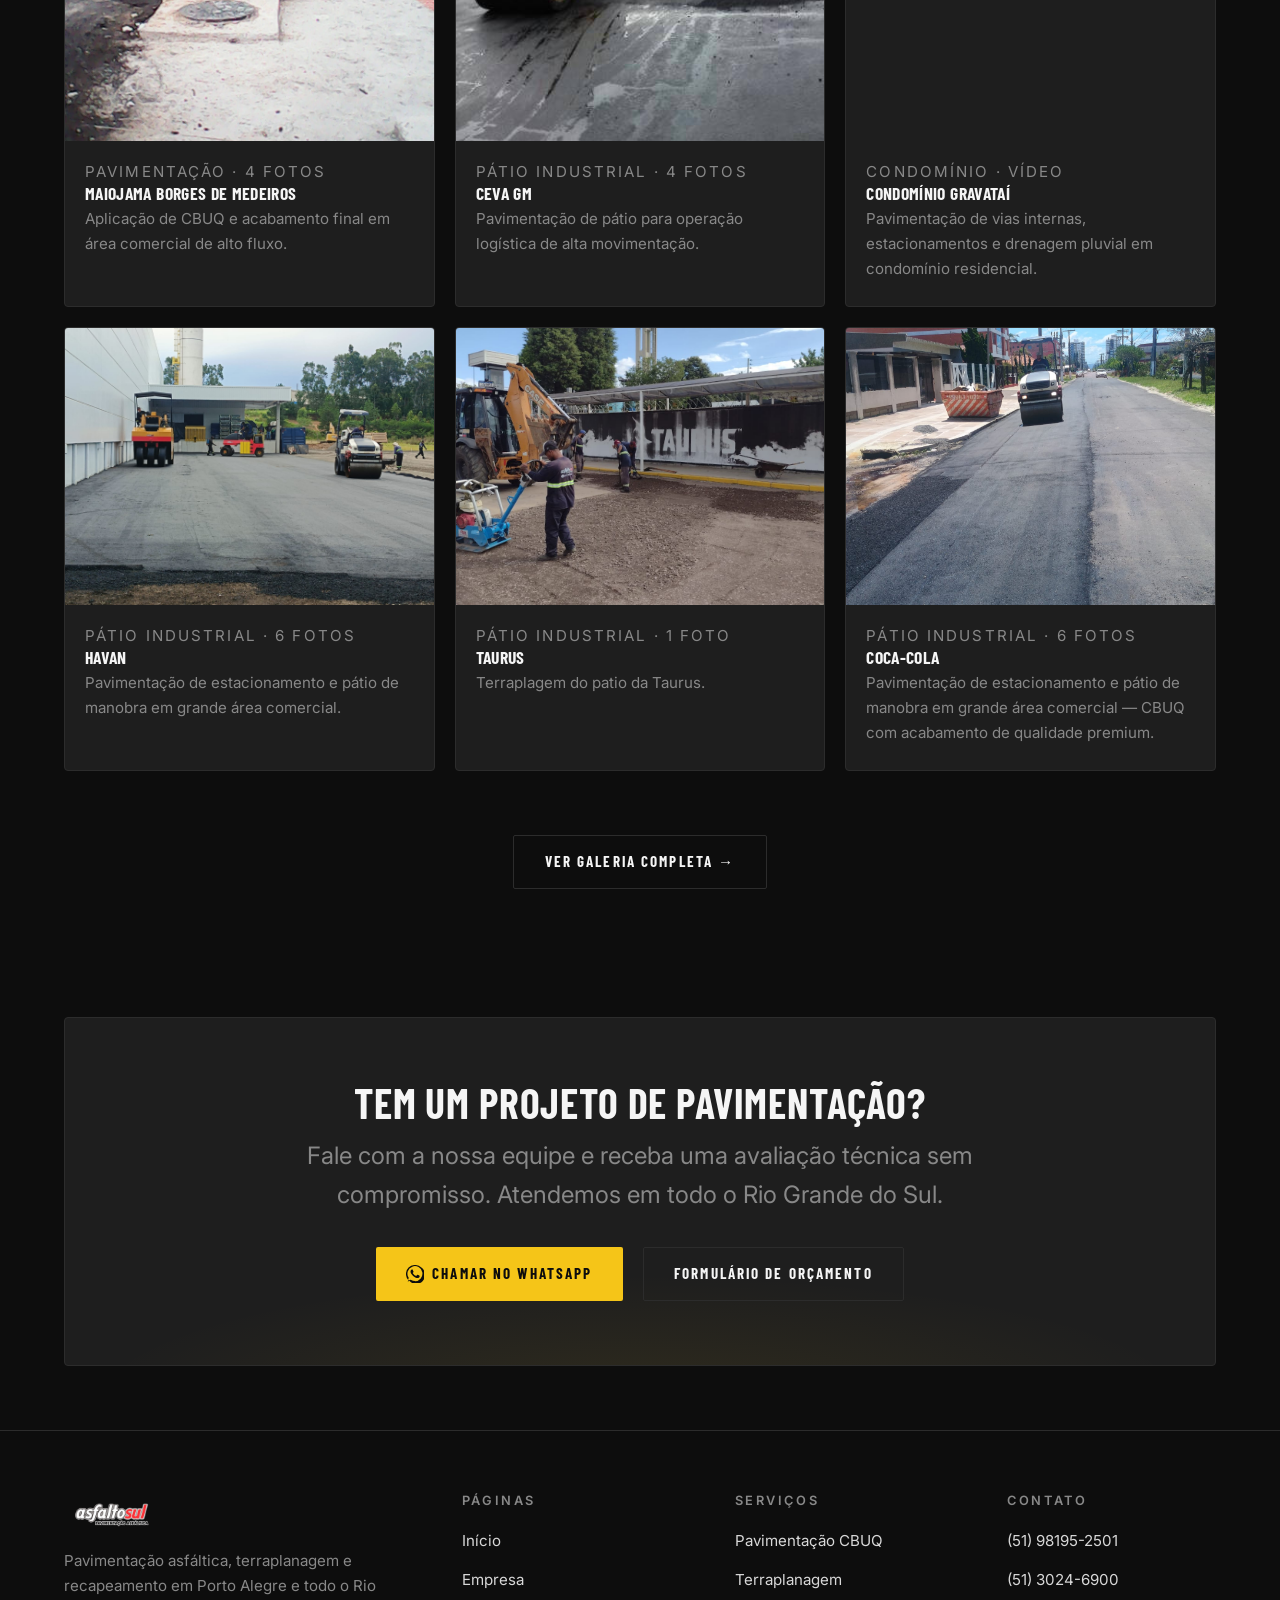
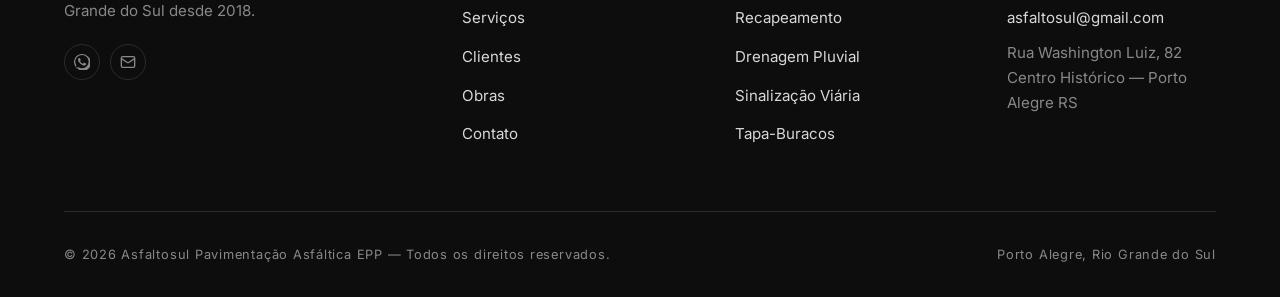
==== commit 25626bc5: "update rells on menu nav" ====
--- a/index.html
+++ b/index.html
@@ -27,6 +27,7 @@
         <li><a href="servicos.html">Serviços</a></li>
         <li><a href="clientes.html">Clientes</a></li>
         <li><a href="obras.html">Obras</a></li>
+        <li><a href="reels.html">Reels</a></li>
         <li><a href="contato.html">Contato</a></li>
       </ul>
       <a href="contato.html" class="btn-orcamento">Pedir orçamento</a>
